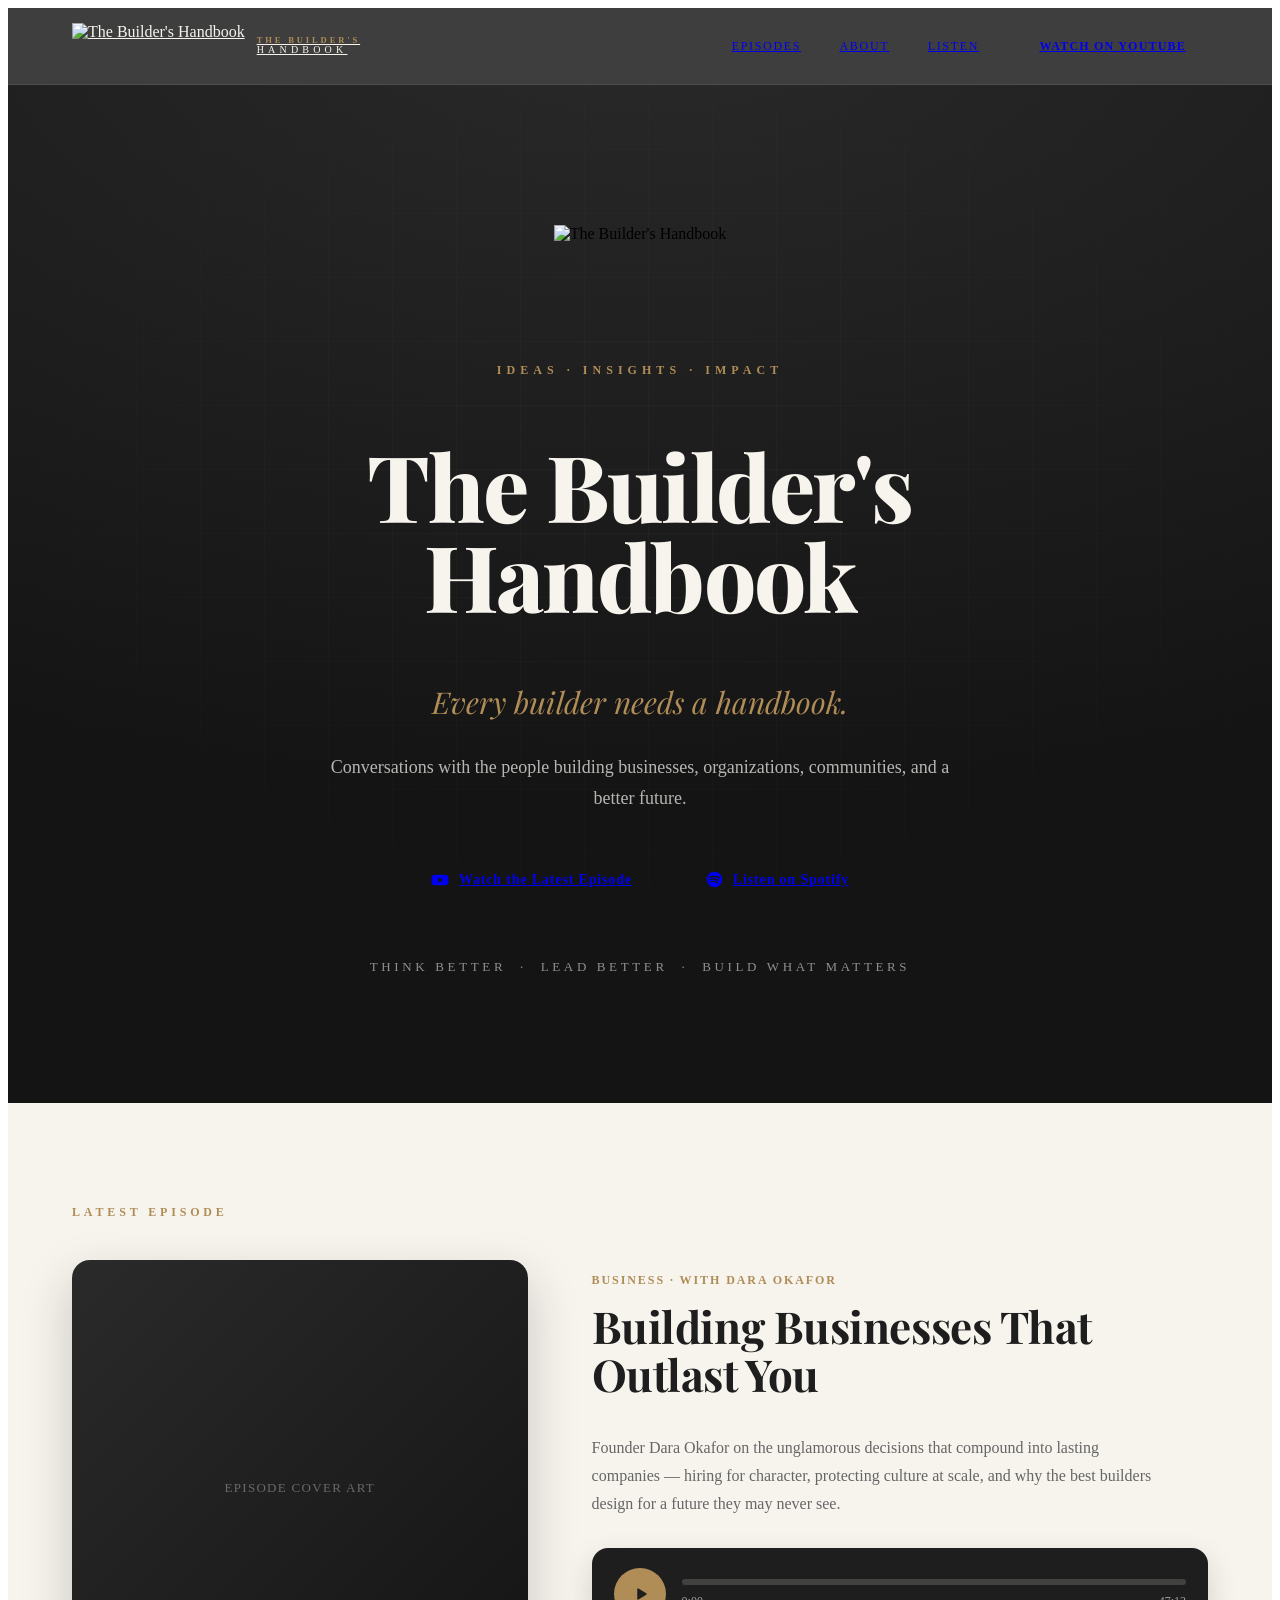
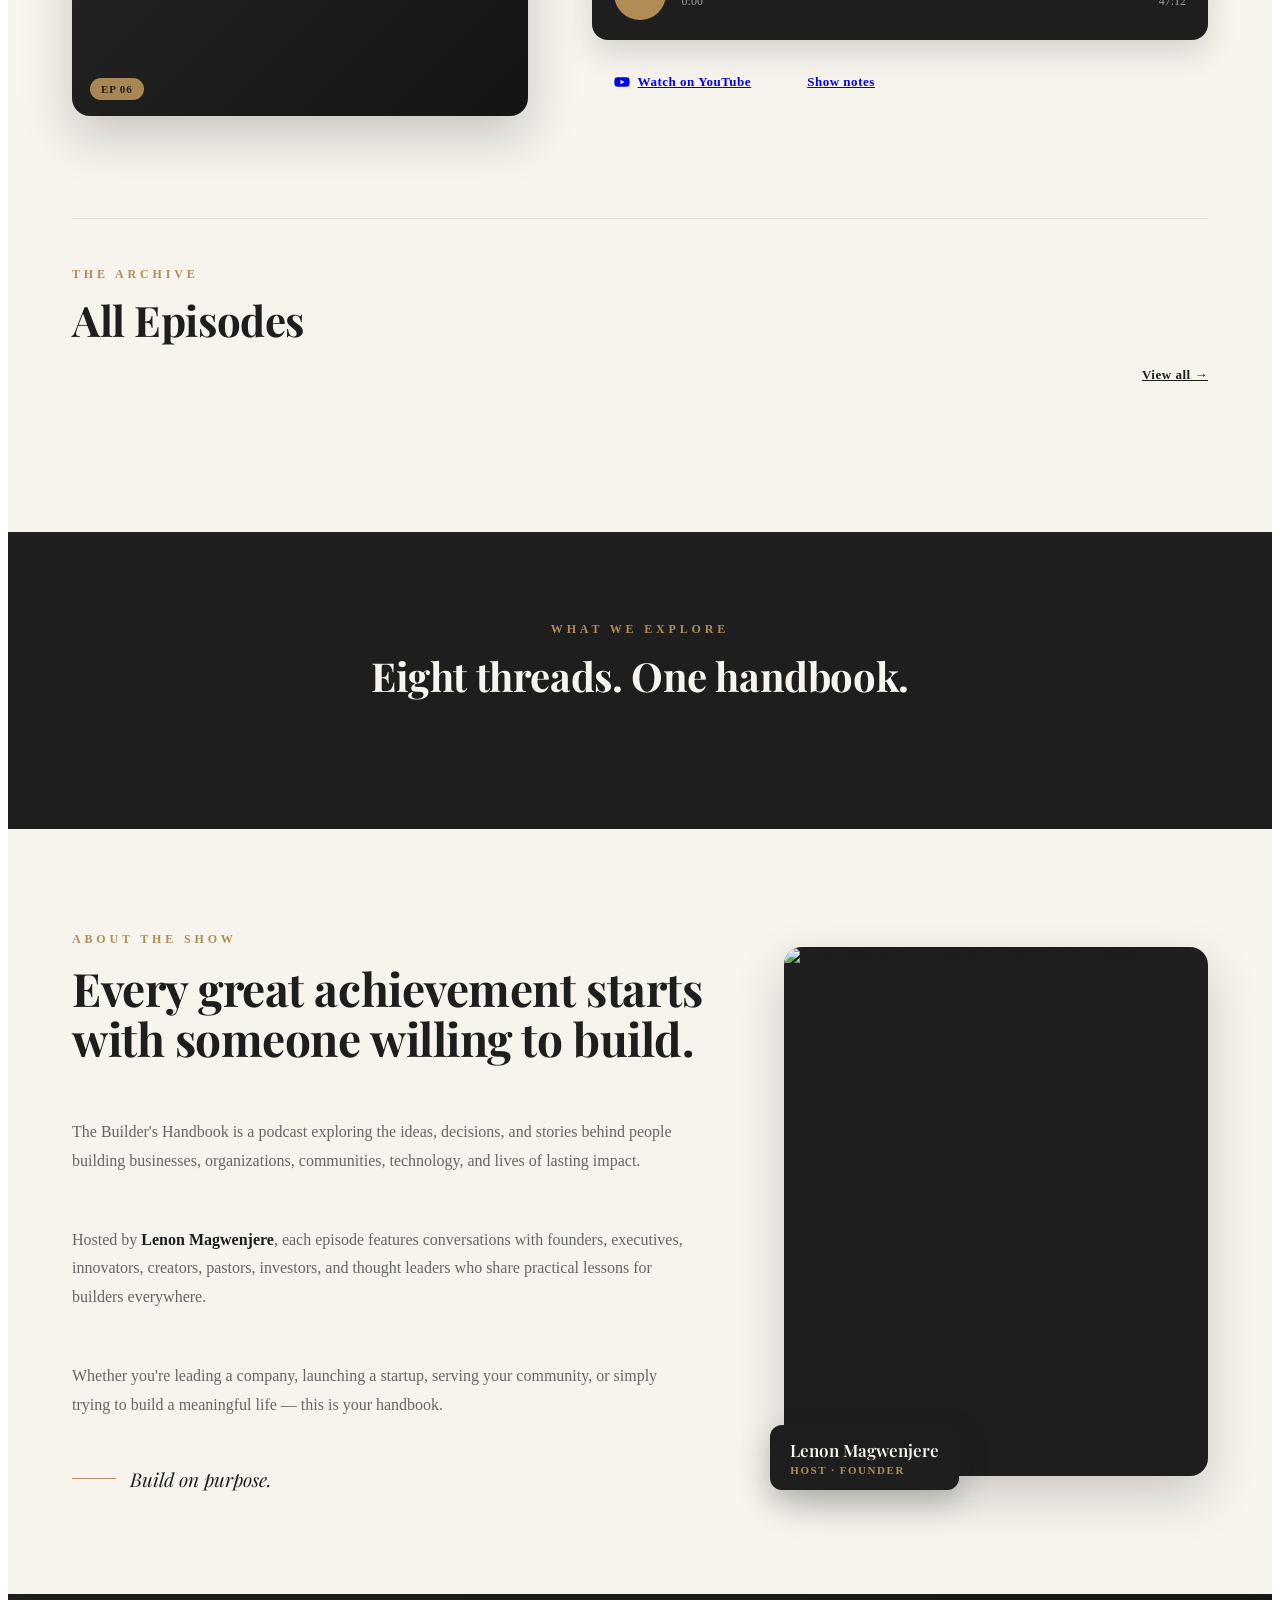
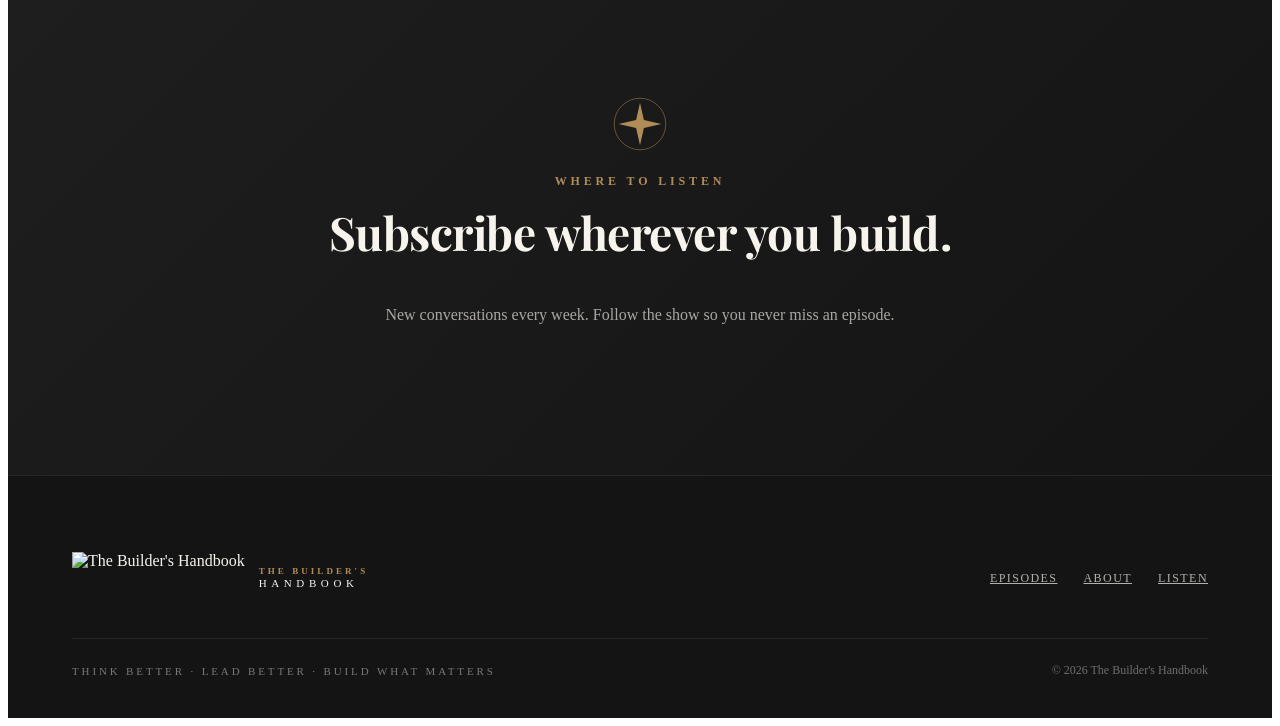
==== index.html @ 180ddcec "Add files via upload Deploy production website" ====
<!DOCTYPE html>
<html lang="en">
<head>
<meta charset="utf-8">
<meta name="viewport" content="width=device-width, initial-scale=1">
<title>The Builder's Handbook</title>
<meta name="description" content="The Builder's Handbook — conversations with the people building businesses, organizations, communities, and a better future. Hosted by Lenon Magwenjere.">
<link rel="icon" href="favicon.ico" sizes="any">
<link rel="preconnect" href="https://fonts.googleapis.com">
<link rel="preconnect" href="https://fonts.gstatic.com" crossorigin>
<link href="https://fonts.googleapis.com/css2?family=Playfair+Display:ital,wght@0,400;0,500;0,600;0,700;0,800;0,900;1,400;1,500&family=Montserrat:wght@300;400;500;600;700&display=swap" rel="stylesheet">
<link rel="stylesheet" href="assets/style.css">
</head>
<body>
<!-- NAV -->
<nav style="position: sticky; top: 0; z-index: 50; display: flex; align-items: center; justify-content: space-between; height: 76px; padding: 0 clamp(24px, 5vw, 64px); background: rgba(20,20,20,0.82); backdrop-filter: blur(14px); border-bottom: 1px solid rgba(247,244,238,0.08);">
  <a href="#top" style="display: flex; align-items: center; gap: 12px; color: #F7F4EE;">
    <img src="images/bh-monogram.png" alt="The Builder's Handbook" style="height: 46px; width: auto; display: block;">
    <span style="display: inline-flex; flex-direction: column; line-height: 1.05;">
      <span style="font-size: 8.5px; letter-spacing: 0.34em; color: #B08D57; font-weight: 600;">THE BUILDER'S</span>
      <span style="font-size: 10px; letter-spacing: 0.42em; color: #F7F4EE; font-weight: 500;">HANDBOOK</span>
    </span>
  </a>
  <div class="nav-links-desktop" style="display: flex; align-items: center; gap: clamp(18px, 3vw, 40px); font-size: 12px; letter-spacing: 0.14em; text-transform: uppercase; font-weight: 500;">
    <a href="#episodes" class="nav-link">Episodes</a>
    <a href="#about" class="nav-link">About</a>
    <a href="#listen" class="nav-link">Listen</a>
    <a href="#" class="btn-gold" style="display: inline-flex; align-items: center; gap: 8px; padding: 11px 22px; border-radius: 999px; font-weight: 700; letter-spacing: 0.1em;">Watch on YouTube</a>
  </div>
</nav>

<!-- HERO -->
<header id="top" style="position: relative; padding: clamp(72px, 11vw, 140px) clamp(24px, 5vw, 64px) clamp(80px, 10vw, 130px); background: radial-gradient(120% 80% at 50% -10%, #2a2a2a 0%, #1E1E1E 55%, #141414 100%); text-align: center; overflow: hidden;">
  <div style="position: absolute; inset: 0; background-image: linear-gradient(rgba(247,244,238,0.03) 1px, transparent 1px), linear-gradient(90deg, rgba(247,244,238,0.03) 1px, transparent 1px); background-size: 64px 64px; -webkit-mask-image: radial-gradient(70% 60% at 50% 40%, #000, transparent); mask-image: radial-gradient(70% 60% at 50% 40%, #000, transparent);"></div>
  <div style="position: relative; max-width: 900px; margin: 0 auto; animation: bhFadeUp 0.8s cubic-bezier(0.4,0,0.2,1) both;">
    <img src="images/bh-monogram.png" alt="The Builder's Handbook" style="height: 112px; width: auto; display: inline-block; margin-bottom: 26px;">
    <div style="font-size: 12px; letter-spacing: 0.42em; text-transform: uppercase; color: #B08D57; font-weight: 600; margin-bottom: 22px;">Ideas &middot; Insights &middot; Impact</div>
    <h1 style="font-family: 'Playfair Display', serif; font-weight: 800; font-size: clamp(44px, 8vw, 92px); line-height: 0.98; letter-spacing: -0.02em; color: #F7F4EE;">The Builder's<br>Handbook</h1>
    <p style="font-family: 'Playfair Display', serif; font-style: italic; font-size: clamp(20px, 3.2vw, 30px); color: #B08D57; margin-top: 24px;">Every builder needs a handbook.</p>
    <p style="max-width: 620px; margin: 26px auto 0; font-size: clamp(15px, 1.8vw, 18px); line-height: 1.75; color: rgba(247,244,238,0.72);">Conversations with the people building businesses, organizations, communities, and a better future.</p>
    <div style="display: flex; flex-wrap: wrap; gap: 14px; justify-content: center; margin-top: 40px;">
      <a href="#" class="btn-gold btn-gold-lg" style="display: inline-flex; align-items: center; gap: 10px; padding: 16px 30px; border-radius: 999px; font-weight: 700; font-size: 14px; letter-spacing: 0.06em;">
        <svg width="18" height="18" viewBox="0 0 24 24" fill="currentColor"><path d="M23 7.5a3 3 0 0 0-2.1-2.1C19 5 12 5 12 5s-7 0-8.9.4A3 3 0 0 0 1 7.5 31 31 0 0 0 .5 12 31 31 0 0 0 1 16.5a3 3 0 0 0 2.1 2.1C5 19 12 19 12 19s7 0 8.9-.4a3 3 0 0 0 2.1-2.1A31 31 0 0 0 23.5 12 31 31 0 0 0 23 7.5ZM9.75 15.5v-7l6 3.5Z"/></svg>
        Watch the Latest Episode
      </a>
      <a href="#" class="btn-outline-dark" style="display: inline-flex; align-items: center; gap: 10px; background: transparent; padding: 16px 30px; border-radius: 999px; font-weight: 600; font-size: 14px; letter-spacing: 0.06em;">
        <svg width="17" height="17" viewBox="0 0 24 24" fill="currentColor"><path d="M12 1a11 11 0 1 0 0 22 11 11 0 0 0 0-22Zm5 15.9a.7.7 0 0 1-.95.23c-2.6-1.6-5.9-1.95-9.75-1.07a.69.69 0 1 1-.3-1.34c4.2-.96 7.85-.55 10.77 1.23.33.2.43.64.23.95Zm1.35-3a.86.86 0 0 1-1.18.28c-3-1.83-7.55-2.36-11.1-1.29a.86.86 0 1 1-.5-1.65c4.05-1.23 9.07-.64 12.5 1.47.4.25.53.78.28 1.18Zm.12-3.13C15 8.6 8.9 8.4 5.4 9.46a1.03 1.03 0 1 1-.6-1.97C8.82 6.27 15.55 6.5 19.5 8.85a1.03 1.03 0 1 1-1.06 1.77Z"/></svg>
        Listen on Spotify
      </a>
    </div>
    <div style="margin-top: 54px; font-size: clamp(11px, 1.5vw, 13px); letter-spacing: 0.28em; text-transform: uppercase; color: rgba(247,244,238,0.55); font-weight: 500;">Think Better &nbsp;&middot;&nbsp; Lead Better &nbsp;&middot;&nbsp; Build What Matters</div>
  </div>
</header>

<!-- FEATURED EPISODE -->
<section style="background: #F7F4EE; color: #1E1E1E; padding: clamp(64px, 8vw, 110px) clamp(24px, 5vw, 64px);">
  <div style="max-width: 1140px; margin: 0 auto;">
    <div style="font-size: 12px; letter-spacing: 0.32em; text-transform: uppercase; color: #B08D57; font-weight: 600; margin-bottom: 40px;">Latest Episode</div>
    <div class="bh-featured-grid" style="display: grid; grid-template-columns: minmax(0, 0.85fr) minmax(0, 1.15fr); gap: clamp(28px, 5vw, 64px); align-items: center;">
      <div style="position: relative; aspect-ratio: 1/1; border-radius: 18px; overflow: hidden; box-shadow: 0 20px 50px rgba(30,30,30,0.22); background: linear-gradient(135deg,#2a2a2a,#141414); display: flex; align-items: center; justify-content: center;">
        <span style="color: rgba(247,244,238,0.35); font-size: 13px; letter-spacing: 0.1em; text-transform: uppercase;">Episode cover art</span>
        <div style="position: absolute; left: 18px; bottom: 16px; display: flex; align-items: center; gap: 8px; pointer-events: none;">
          <span style="background: rgba(176,141,87,0.95); color: #1E1E1E; font-size: 11px; font-weight: 700; letter-spacing: 0.08em; padding: 5px 11px; border-radius: 999px;">EP 06</span>
        </div>
      </div>
      <div>
        <div style="font-size: 12px; letter-spacing: 0.16em; text-transform: uppercase; color: #B08D57; font-weight: 600;">Business &middot; with Dara Okafor</div>
        <h2 style="font-family: 'Playfair Display', serif; font-weight: 700; font-size: clamp(28px, 4vw, 44px); line-height: 1.08; letter-spacing: -0.01em; margin-top: 14px; color: #1E1E1E;">Building Businesses That Outlast You</h2>
        <p style="font-size: 16px; line-height: 1.75; color: #666666; margin-top: 18px; max-width: 560px;">Founder Dara Okafor on the unglamorous decisions that compound into lasting companies — hiring for character, protecting culture at scale, and why the best builders design for a future they may never see.</p>

        <div style="margin-top: 30px; padding: 20px 22px; background: #1E1E1E; border-radius: 16px; box-shadow: 0 12px 30px rgba(30,30,30,0.16);">
          <div style="display: flex; align-items: center; gap: 16px;">
            <button id="bh-play-btn" aria-label="Play or pause" class="play-btn" style="flex: none; width: 52px; height: 52px; border-radius: 999px; border: none; background: #B08D57; color: #1E1E1E; cursor: pointer; display: inline-flex; align-items: center; justify-content: center;">
              <svg id="bh-icon-pause" width="18" height="18" viewBox="0 0 24 24" fill="currentColor" style="display:none;"><rect x="6" y="5" width="4" height="14" rx="1"/><rect x="14" y="5" width="4" height="14" rx="1"/></svg>
              <svg id="bh-icon-play" width="18" height="18" viewBox="0 0 24 24" fill="currentColor" style="margin-left: 2px;"><path d="M7 5.5v13a1 1 0 0 0 1.53.85l10.5-6.5a1 1 0 0 0 0-1.7L8.53 4.65A1 1 0 0 0 7 5.5Z"/></svg>
            </button>
            <div style="flex: 1; min-width: 0;">
              <div id="bh-seek-track" style="position: relative; height: 6px; border-radius: 999px; background: rgba(247,244,238,0.16); cursor: pointer;">
                <div id="bh-progress" style="position: absolute; left: 0; top: 0; bottom: 0; width: 0%; background: #B08D57; border-radius: 999px;"></div>
              </div>
              <div style="display: flex; justify-content: space-between; margin-top: 9px; font-size: 12px; color: rgba(247,244,238,0.6); font-variant-numeric: tabular-nums;">
                <span id="bh-cur-time">0:00</span>
                <span id="bh-dur-time">47:12</span>
              </div>
            </div>
          </div>
        </div>

        <div style="display: flex; flex-wrap: wrap; gap: 12px; margin-top: 22px;">
          <a href="#" class="btn-dark-fill" style="display: inline-flex; align-items: center; gap: 8px; padding: 12px 22px; border-radius: 999px; font-weight: 600; font-size: 13px; letter-spacing: 0.04em;">
            <svg width="16" height="16" viewBox="0 0 24 24" fill="currentColor"><path d="M23 7.5a3 3 0 0 0-2.1-2.1C19 5 12 5 12 5s-7 0-8.9.4A3 3 0 0 0 1 7.5 31 31 0 0 0 .5 12 31 31 0 0 0 1 16.5a3 3 0 0 0 2.1 2.1C5 19 12 19 12 19s7 0 8.9-.4a3 3 0 0 0 2.1-2.1A31 31 0 0 0 23.5 12 31 31 0 0 0 23 7.5ZM9.75 15.5v-7l6 3.5Z"/></svg>
            Watch on YouTube
          </a>
          <a href="#" class="btn-outline-light" style="display: inline-flex; align-items: center; gap: 8px; background: transparent; padding: 12px 22px; border-radius: 999px; font-weight: 600; font-size: 13px; letter-spacing: 0.04em;">Show notes</a>
        </div>
      </div>
    </div>
  </div>
</section>

<!-- EPISODE LIST -->
<section id="episodes" style="background: #F7F4EE; color: #1E1E1E; padding: 0 clamp(24px, 5vw, 64px) clamp(72px, 9vw, 120px);">
  <div style="max-width: 1140px; margin: 0 auto;">
    <div style="display: flex; align-items: flex-end; justify-content: space-between; gap: 20px; padding: clamp(28px,4vw,48px) 0 34px; border-top: 1px solid rgba(30,30,30,0.1);">
      <div>
        <div style="font-size: 12px; letter-spacing: 0.32em; text-transform: uppercase; color: #B08D57; font-weight: 600;">The Archive</div>
        <h2 style="font-family: 'Playfair Display', serif; font-weight: 700; font-size: clamp(28px, 4vw, 42px); letter-spacing: -0.01em; margin-top: 10px;">All Episodes</h2>
      </div>
      <a href="#" style="font-size: 13px; letter-spacing: 0.04em; font-weight: 600; white-space: nowrap; color:#1E1E1E;">View all &rarr;</a>
    </div>
    <div style="display: flex; flex-direction: column;" id="bh-episode-list"></div>
  </div>
</section>

<!-- CATEGORIES BAND -->
<section style="background: #1E1E1E; color: #F7F4EE; padding: clamp(56px, 7vw, 96px) clamp(24px, 5vw, 64px); text-align: center;">
  <div style="max-width: 1000px; margin: 0 auto;">
    <div style="font-size: 12px; letter-spacing: 0.32em; text-transform: uppercase; color: #B08D57; font-weight: 600;">What We Explore</div>
    <h2 style="font-family: 'Playfair Display', serif; font-weight: 700; font-size: clamp(26px, 3.6vw, 40px); letter-spacing: -0.01em; margin-top: 12px;">Eight threads. One handbook.</h2>
    <div style="display: flex; flex-wrap: wrap; justify-content: center; gap: 12px; margin-top: 38px;" id="bh-categories"></div>
  </div>
</section>

<!-- ABOUT -->
<section id="about" style="background: #F7F4EE; color: #1E1E1E; padding: clamp(64px, 8vw, 116px) clamp(24px, 5vw, 64px);">
  <div class="bh-about-grid" style="max-width: 1140px; margin: 0 auto; display: grid; grid-template-columns: minmax(0, 1.2fr) minmax(0, 0.8fr); gap: clamp(32px, 6vw, 80px); align-items: center;">
    <div>
      <div style="font-size: 12px; letter-spacing: 0.32em; text-transform: uppercase; color: #B08D57; font-weight: 600;">About the Show</div>
      <h2 style="font-family: 'Playfair Display', serif; font-weight: 700; font-size: clamp(28px, 4vw, 46px); line-height: 1.1; letter-spacing: -0.01em; margin-top: 16px;">Every great achievement starts with someone willing to build.</h2>
      <div style="margin-top: 24px; font-size: 16px; line-height: 1.8; color: #666666; display: flex; flex-direction: column; gap: 18px; max-width: 620px;">
        <p>The Builder's Handbook is a podcast exploring the ideas, decisions, and stories behind people building businesses, organizations, communities, technology, and lives of lasting impact.</p>
        <p>Hosted by <strong style="color: #1E1E1E; font-weight: 600;">Lenon Magwenjere</strong>, each episode features conversations with founders, executives, innovators, creators, pastors, investors, and thought leaders who share practical lessons for builders everywhere.</p>
        <p>Whether you're leading a company, launching a startup, serving your community, or simply trying to build a meaningful life &mdash; this is your handbook.</p>
      </div>
      <div style="margin-top: 30px; display: inline-flex; align-items: center; gap: 14px;">
        <div style="width: 44px; height: 1px; background: #B08D57;"></div>
        <span style="font-family: 'Playfair Display', serif; font-style: italic; font-size: 19px; color: #1E1E1E;">Build on purpose.</span>
      </div>
    </div>
    <div style="position: relative;">
      <div style="position: relative; aspect-ratio: 4/5; border-radius: 18px; overflow: hidden; box-shadow: 0 20px 50px rgba(30,30,30,0.2); background: #1E1E1E;">
        <img src="images/host-photo.jpg" alt="Lenon Magwenjere, host of The Builder's Handbook" style="width: 100%; height: 100%; object-fit: cover; display: block;">
      </div>
      <div style="position: absolute; bottom: -14px; left: -14px; background: #1E1E1E; color: #F7F4EE; padding: 14px 20px; border-radius: 12px; box-shadow: 0 12px 30px rgba(30,30,30,0.25);">
        <div style="font-family: 'Playfair Display', serif; font-size: 17px; font-weight: 600;">Lenon Magwenjere</div>
        <div style="font-size: 11px; letter-spacing: 0.14em; text-transform: uppercase; color: #B08D57; font-weight: 600; margin-top: 3px;">Host &middot; Founder</div>
      </div>
    </div>
  </div>
</section>

<!-- WHERE TO LISTEN -->
<section id="listen" style="position: relative; background: linear-gradient(135deg, #1E1E1E 0%, #141414 100%); color: #F7F4EE; padding: clamp(64px, 8vw, 116px) clamp(24px, 5vw, 64px); text-align: center;">
  <div style="max-width: 1000px; margin: 0 auto;">
    <div style="display: inline-flex; align-items: center; justify-content: center; width: 56px; height: 56px; margin-bottom: 22px;">
      <svg width="56" height="56" viewBox="0 0 100 100"><circle cx="50" cy="50" r="46" fill="none" stroke="#B08D57" stroke-width="1.5" opacity="0.6"/><path d="M50 12 L57 43 L88 50 L57 57 L50 88 L43 57 L12 50 L43 43 Z" fill="#B08D57"/></svg>
    </div>
    <div style="font-size: 12px; letter-spacing: 0.32em; text-transform: uppercase; color: #B08D57; font-weight: 600;">Where to Listen</div>
    <h2 style="font-family: 'Playfair Display', serif; font-weight: 700; font-size: clamp(28px, 4vw, 46px); letter-spacing: -0.01em; margin-top: 12px;">Subscribe wherever you build.</h2>
    <p style="max-width: 520px; margin: 18px auto 0; font-size: 16px; line-height: 1.7; color: rgba(247,244,238,0.65);">New conversations every week. Follow the show so you never miss an episode.</p>
    <div class="bh-listen-grid" style="display: grid; grid-template-columns: repeat(3, 1fr); gap: 18px; margin-top: 44px;" id="bh-platforms"></div>
  </div>
</section>

<!-- FOOTER -->
<footer style="background: #141414; color: #F7F4EE; padding: clamp(48px, 6vw, 76px) clamp(24px, 5vw, 64px) 40px; border-top: 1px solid rgba(247,244,238,0.08);">
  <div style="max-width: 1140px; margin: 0 auto; display: flex; flex-wrap: wrap; gap: 32px; align-items: center; justify-content: space-between;">
    <div style="display: flex; align-items: center; gap: 14px;">
      <img src="images/bh-monogram.png" alt="The Builder's Handbook" style="height: 52px; width: auto; display: block;">
      <div style="display: flex; flex-direction: column; line-height: 1.1;">
        <span style="font-size: 9px; letter-spacing: 0.34em; color: #B08D57; font-weight: 600;">THE BUILDER'S</span>
        <span style="font-size: 11px; letter-spacing: 0.42em; color: #F7F4EE; font-weight: 500;">HANDBOOK</span>
      </div>
    </div>
    <div style="display: flex; gap: 26px; font-size: 12px; letter-spacing: 0.12em; text-transform: uppercase; font-weight: 500;">
      <a href="#episodes" class="footer-link" style="color: rgba(247,244,238,0.7);">Episodes</a>
      <a href="#about" class="footer-link" style="color: rgba(247,244,238,0.7);">About</a>
      <a href="#listen" class="footer-link" style="color: rgba(247,244,238,0.7);">Listen</a>
    </div>
  </div>
  <div style="max-width: 1140px; margin: 34px auto 0; padding-top: 24px; border-top: 1px solid rgba(247,244,238,0.08); display: flex; flex-wrap: wrap; gap: 12px; justify-content: space-between; align-items: center;">
    <div style="font-size: 11px; letter-spacing: 0.26em; text-transform: uppercase; color: rgba(247,244,238,0.45); font-weight: 500;">Think Better &middot; Lead Better &middot; Build What Matters</div>
    <div style="font-size: 12px; color: rgba(247,244,238,0.4);">&copy; 2026 The Builder's Handbook</div>
  </div>
</footer>
<script src="assets/script.js"></script>
</body>
</html>
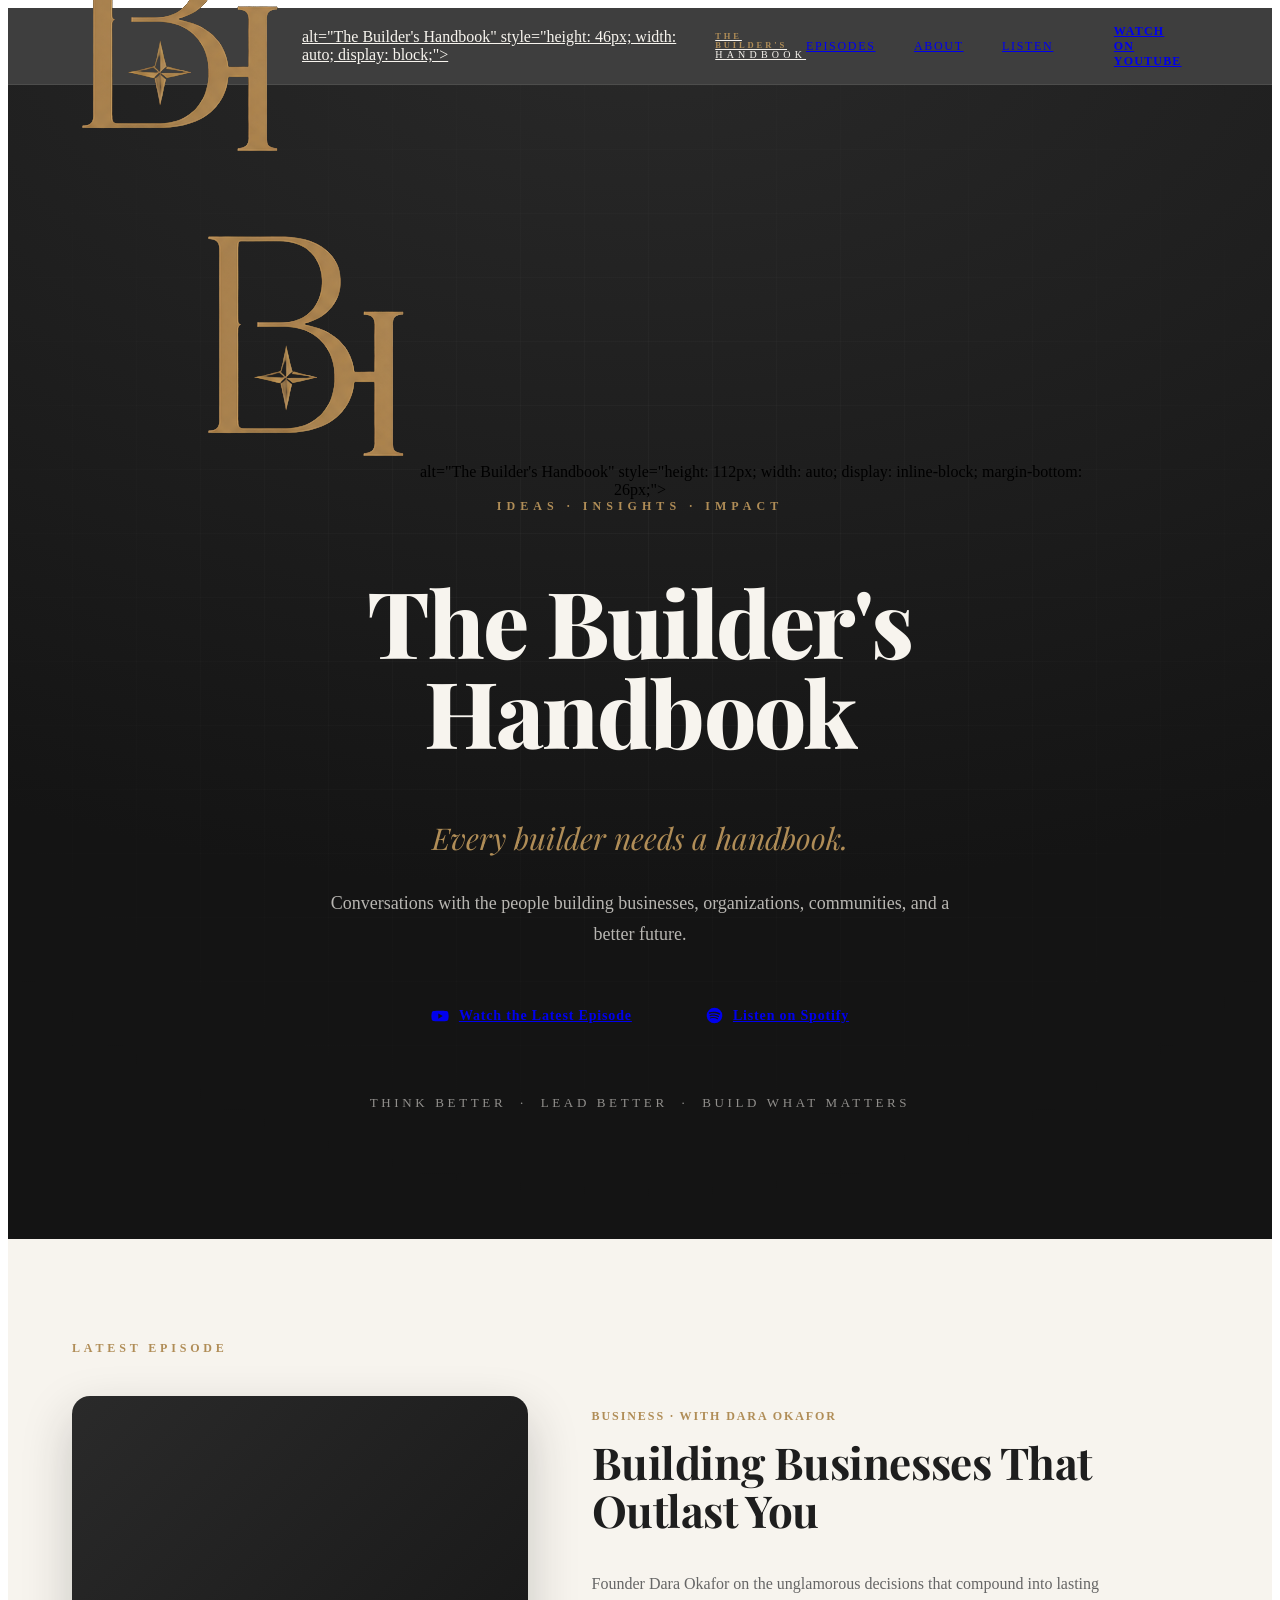
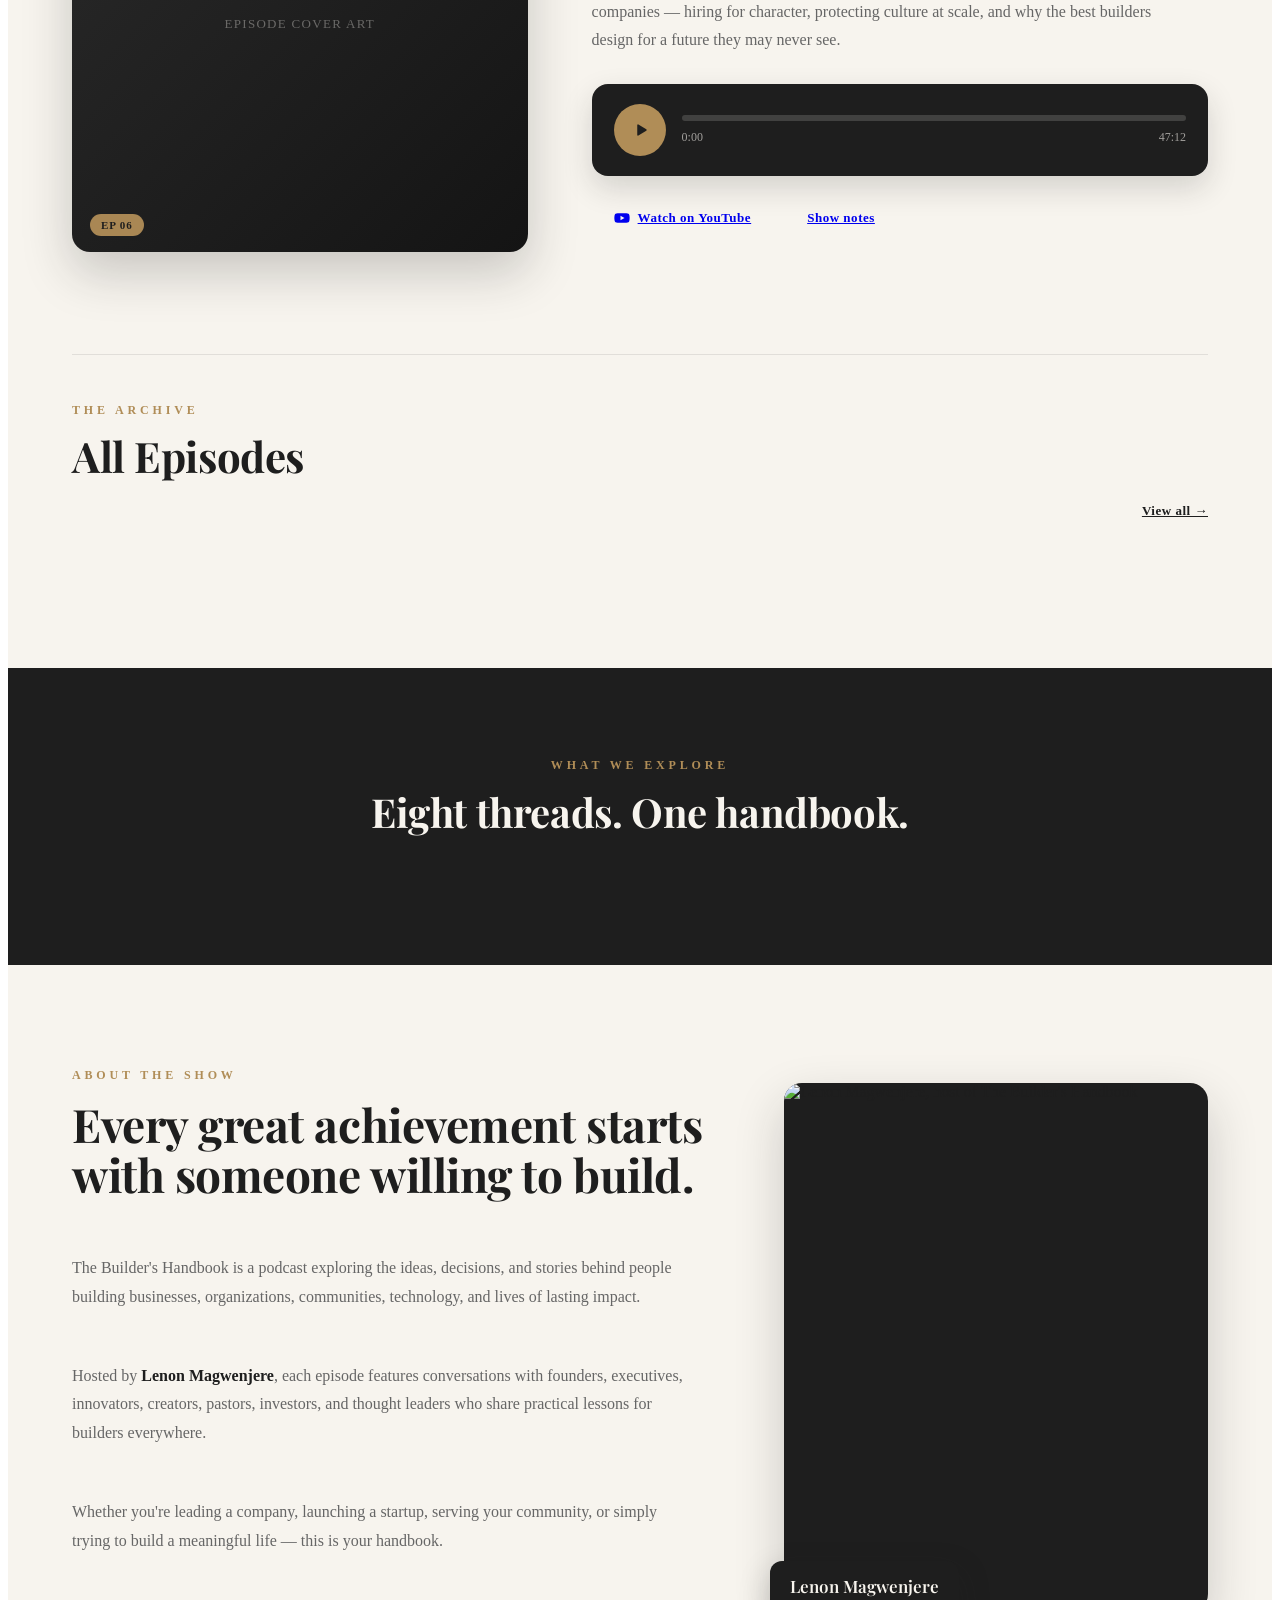
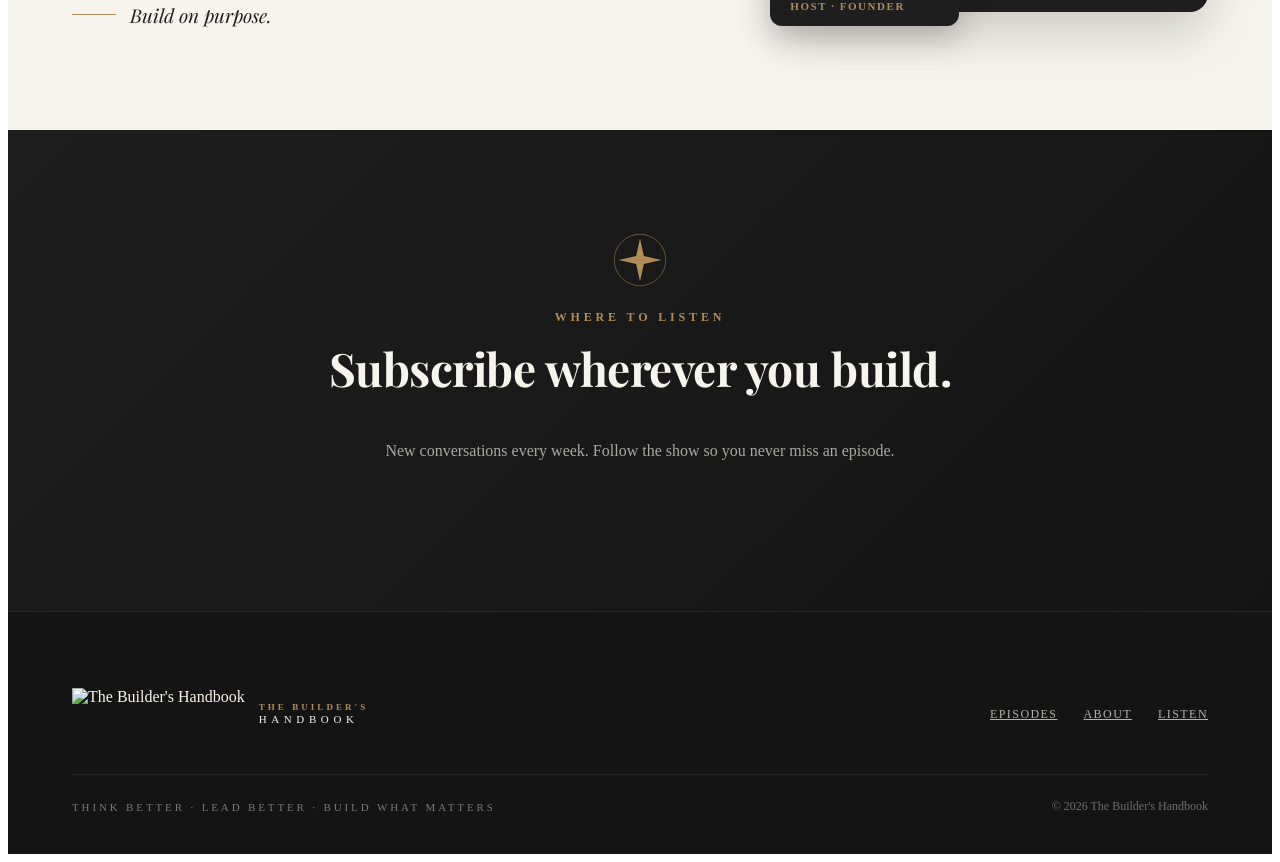
==== commit 8ec6ef57: "Update image source paths in index.html" ====
--- a/index.html
+++ b/index.html
@@ -15,7 +15,7 @@
 <!-- NAV -->
 <nav style="position: sticky; top: 0; z-index: 50; display: flex; align-items: center; justify-content: space-between; height: 76px; padding: 0 clamp(24px, 5vw, 64px); background: rgba(20,20,20,0.82); backdrop-filter: blur(14px); border-bottom: 1px solid rgba(247,244,238,0.08);">
   <a href="#top" style="display: flex; align-items: center; gap: 12px; color: #F7F4EE;">
-    <img src="images/bh-monogram.png" alt="The Builder's Handbook" style="height: 46px; width: auto; display: block;">
+    <img src="bh-monogram.png"> alt="The Builder's Handbook" style="height: 46px; width: auto; display: block;">
     <span style="display: inline-flex; flex-direction: column; line-height: 1.05;">
       <span style="font-size: 8.5px; letter-spacing: 0.34em; color: #B08D57; font-weight: 600;">THE BUILDER'S</span>
       <span style="font-size: 10px; letter-spacing: 0.42em; color: #F7F4EE; font-weight: 500;">HANDBOOK</span>
@@ -33,7 +33,7 @@
 <header id="top" style="position: relative; padding: clamp(72px, 11vw, 140px) clamp(24px, 5vw, 64px) clamp(80px, 10vw, 130px); background: radial-gradient(120% 80% at 50% -10%, #2a2a2a 0%, #1E1E1E 55%, #141414 100%); text-align: center; overflow: hidden;">
   <div style="position: absolute; inset: 0; background-image: linear-gradient(rgba(247,244,238,0.03) 1px, transparent 1px), linear-gradient(90deg, rgba(247,244,238,0.03) 1px, transparent 1px); background-size: 64px 64px; -webkit-mask-image: radial-gradient(70% 60% at 50% 40%, #000, transparent); mask-image: radial-gradient(70% 60% at 50% 40%, #000, transparent);"></div>
   <div style="position: relative; max-width: 900px; margin: 0 auto; animation: bhFadeUp 0.8s cubic-bezier(0.4,0,0.2,1) both;">
-    <img src="images/bh-monogram.png" alt="The Builder's Handbook" style="height: 112px; width: auto; display: inline-block; margin-bottom: 26px;">
+    <img src="bh-monogram.png"> alt="The Builder's Handbook" style="height: 112px; width: auto; display: inline-block; margin-bottom: 26px;">
     <div style="font-size: 12px; letter-spacing: 0.42em; text-transform: uppercase; color: #B08D57; font-weight: 600; margin-bottom: 22px;">Ideas &middot; Insights &middot; Impact</div>
     <h1 style="font-family: 'Playfair Display', serif; font-weight: 800; font-size: clamp(44px, 8vw, 92px); line-height: 0.98; letter-spacing: -0.02em; color: #F7F4EE;">The Builder's<br>Handbook</h1>
     <p style="font-family: 'Playfair Display', serif; font-style: italic; font-size: clamp(20px, 3.2vw, 30px); color: #B08D57; margin-top: 24px;">Every builder needs a handbook.</p>
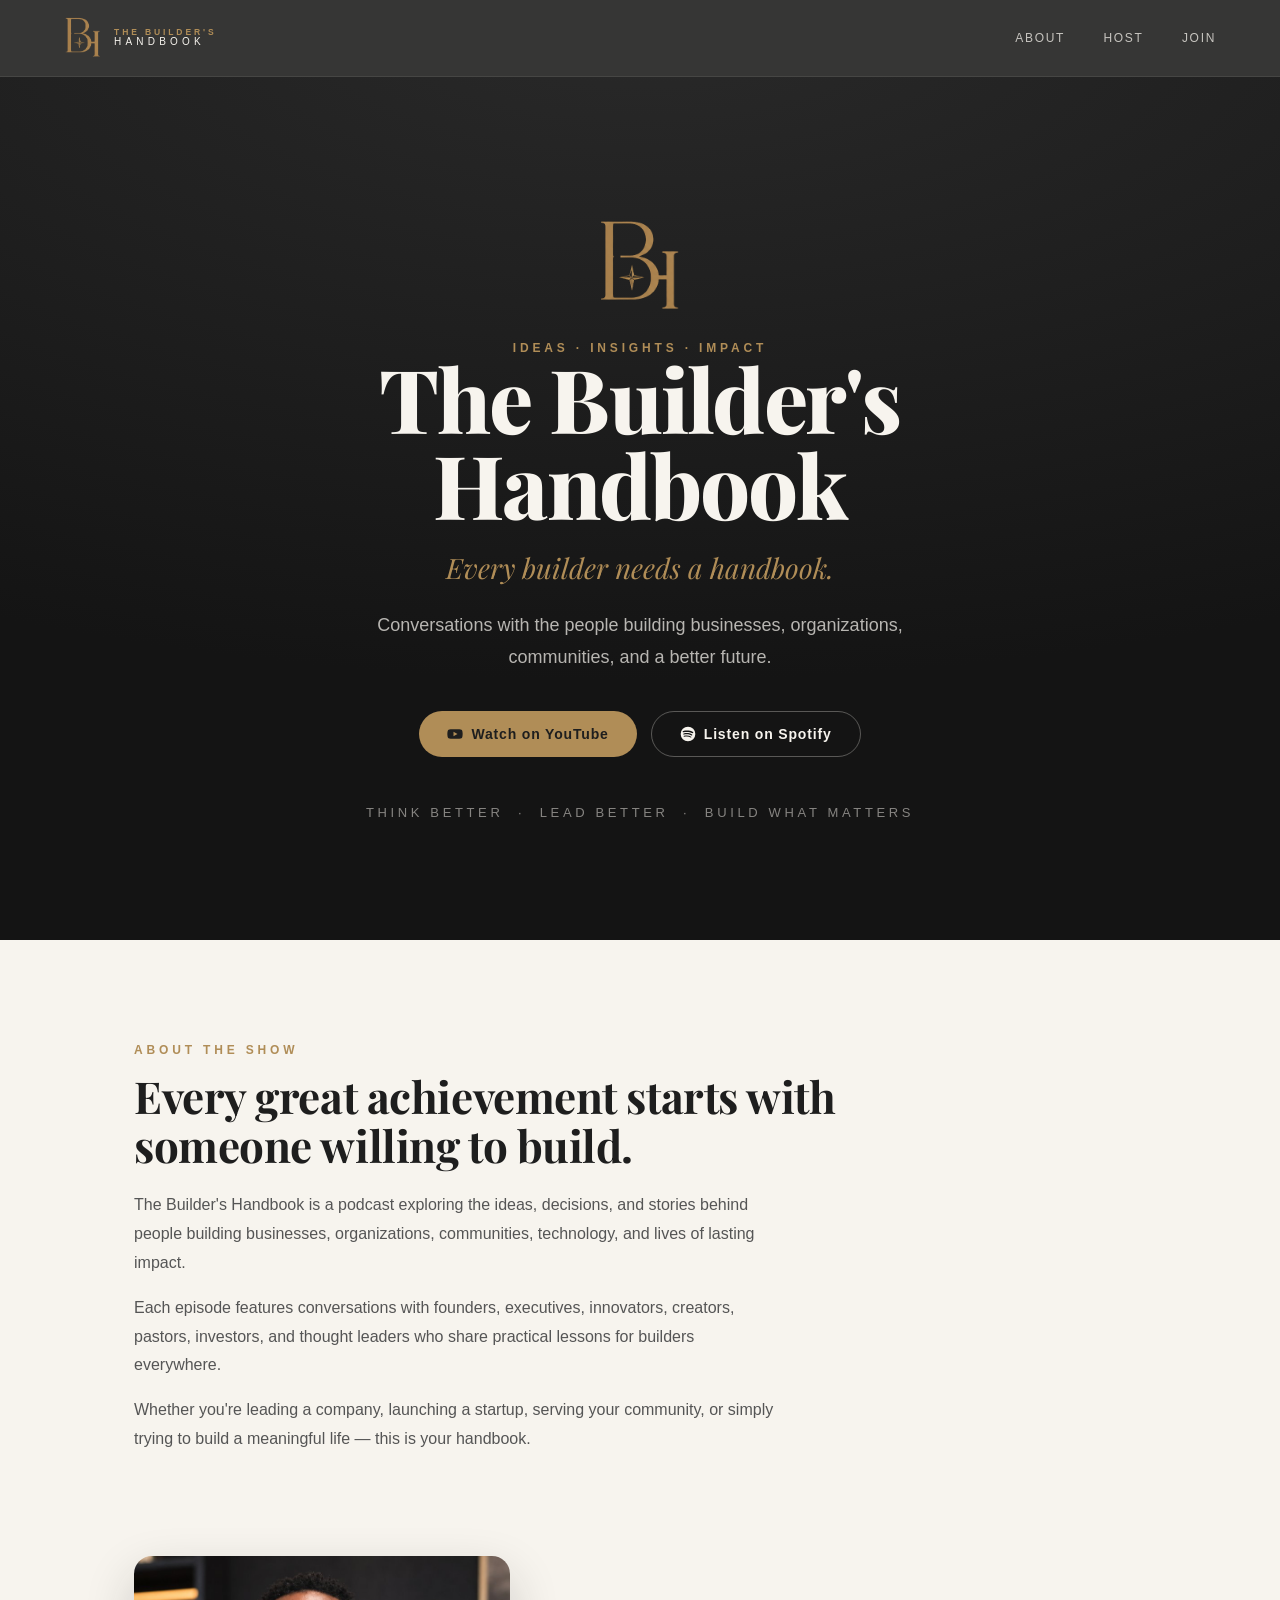
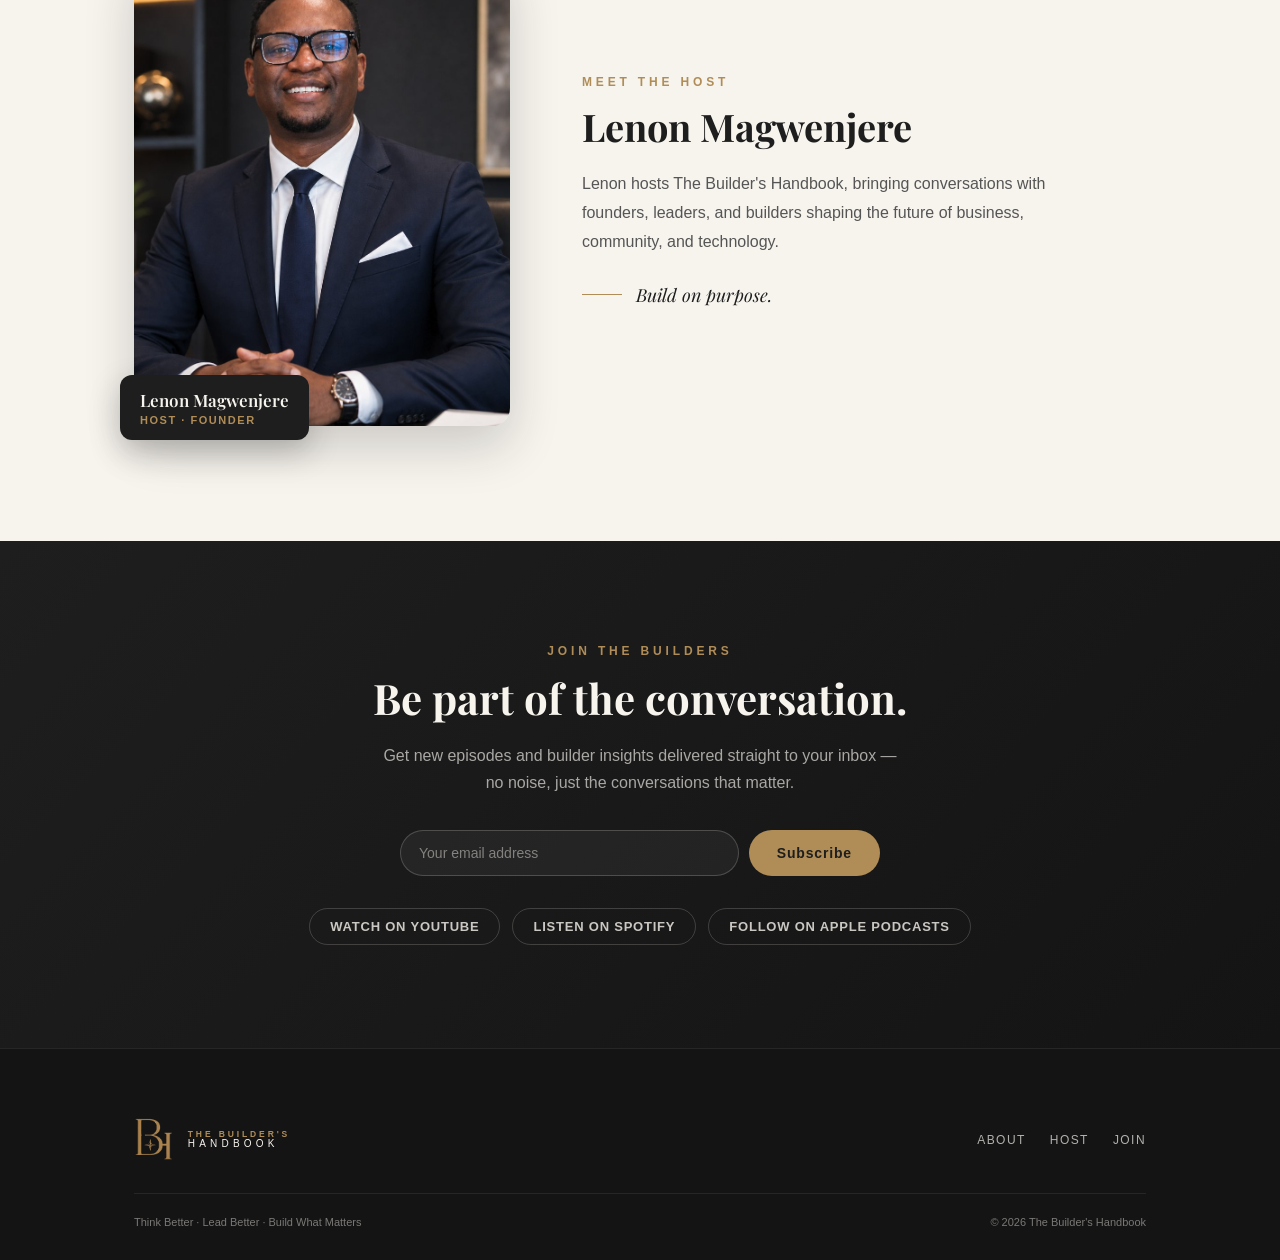
==== commit 61c951e0: "Add files via upload" ====
--- a/index.html
+++ b/index.html
@@ -5,184 +5,137 @@
 <meta name="viewport" content="width=device-width, initial-scale=1">
 <title>The Builder's Handbook</title>
 <meta name="description" content="The Builder's Handbook — conversations with the people building businesses, organizations, communities, and a better future. Hosted by Lenon Magwenjere.">
-<link rel="icon" href="favicon.ico" sizes="any">
+<link rel="icon" href="./favicon.ico" sizes="any">
 <link rel="preconnect" href="https://fonts.googleapis.com">
 <link rel="preconnect" href="https://fonts.gstatic.com" crossorigin>
 <link href="https://fonts.googleapis.com/css2?family=Playfair+Display:ital,wght@0,400;0,500;0,600;0,700;0,800;0,900;1,400;1,500&family=Montserrat:wght@300;400;500;600;700&display=swap" rel="stylesheet">
-<link rel="stylesheet" href="assets/style.css">
+<link rel="stylesheet" href="./style.css">
 </head>
 <body>
-<!-- NAV -->
-<nav style="position: sticky; top: 0; z-index: 50; display: flex; align-items: center; justify-content: space-between; height: 76px; padding: 0 clamp(24px, 5vw, 64px); background: rgba(20,20,20,0.82); backdrop-filter: blur(14px); border-bottom: 1px solid rgba(247,244,238,0.08);">
-  <a href="#top" style="display: flex; align-items: center; gap: 12px; color: #F7F4EE;">
-    <img src="bh-monogram.png"> alt="The Builder's Handbook" style="height: 46px; width: auto; display: block;">
-    <span style="display: inline-flex; flex-direction: column; line-height: 1.05;">
-      <span style="font-size: 8.5px; letter-spacing: 0.34em; color: #B08D57; font-weight: 600;">THE BUILDER'S</span>
-      <span style="font-size: 10px; letter-spacing: 0.42em; color: #F7F4EE; font-weight: 500;">HANDBOOK</span>
-    </span>
-  </a>
-  <div class="nav-links-desktop" style="display: flex; align-items: center; gap: clamp(18px, 3vw, 40px); font-size: 12px; letter-spacing: 0.14em; text-transform: uppercase; font-weight: 500;">
-    <a href="#episodes" class="nav-link">Episodes</a>
-    <a href="#about" class="nav-link">About</a>
-    <a href="#listen" class="nav-link">Listen</a>
-    <a href="#" class="btn-gold" style="display: inline-flex; align-items: center; gap: 8px; padding: 11px 22px; border-radius: 999px; font-weight: 700; letter-spacing: 0.1em;">Watch on YouTube</a>
-  </div>
-</nav>
 
-<!-- HERO -->
-<header id="top" style="position: relative; padding: clamp(72px, 11vw, 140px) clamp(24px, 5vw, 64px) clamp(80px, 10vw, 130px); background: radial-gradient(120% 80% at 50% -10%, #2a2a2a 0%, #1E1E1E 55%, #141414 100%); text-align: center; overflow: hidden;">
-  <div style="position: absolute; inset: 0; background-image: linear-gradient(rgba(247,244,238,0.03) 1px, transparent 1px), linear-gradient(90deg, rgba(247,244,238,0.03) 1px, transparent 1px); background-size: 64px 64px; -webkit-mask-image: radial-gradient(70% 60% at 50% 40%, #000, transparent); mask-image: radial-gradient(70% 60% at 50% 40%, #000, transparent);"></div>
-  <div style="position: relative; max-width: 900px; margin: 0 auto; animation: bhFadeUp 0.8s cubic-bezier(0.4,0,0.2,1) both;">
-    <img src="bh-monogram.png"> alt="The Builder's Handbook" style="height: 112px; width: auto; display: inline-block; margin-bottom: 26px;">
-    <div style="font-size: 12px; letter-spacing: 0.42em; text-transform: uppercase; color: #B08D57; font-weight: 600; margin-bottom: 22px;">Ideas &middot; Insights &middot; Impact</div>
-    <h1 style="font-family: 'Playfair Display', serif; font-weight: 800; font-size: clamp(44px, 8vw, 92px); line-height: 0.98; letter-spacing: -0.02em; color: #F7F4EE;">The Builder's<br>Handbook</h1>
-    <p style="font-family: 'Playfair Display', serif; font-style: italic; font-size: clamp(20px, 3.2vw, 30px); color: #B08D57; margin-top: 24px;">Every builder needs a handbook.</p>
-    <p style="max-width: 620px; margin: 26px auto 0; font-size: clamp(15px, 1.8vw, 18px); line-height: 1.75; color: rgba(247,244,238,0.72);">Conversations with the people building businesses, organizations, communities, and a better future.</p>
-    <div style="display: flex; flex-wrap: wrap; gap: 14px; justify-content: center; margin-top: 40px;">
-      <a href="#" class="btn-gold btn-gold-lg" style="display: inline-flex; align-items: center; gap: 10px; padding: 16px 30px; border-radius: 999px; font-weight: 700; font-size: 14px; letter-spacing: 0.06em;">
-        <svg width="18" height="18" viewBox="0 0 24 24" fill="currentColor"><path d="M23 7.5a3 3 0 0 0-2.1-2.1C19 5 12 5 12 5s-7 0-8.9.4A3 3 0 0 0 1 7.5 31 31 0 0 0 .5 12 31 31 0 0 0 1 16.5a3 3 0 0 0 2.1 2.1C5 19 12 19 12 19s7 0 8.9-.4a3 3 0 0 0 2.1-2.1A31 31 0 0 0 23.5 12 31 31 0 0 0 23 7.5ZM9.75 15.5v-7l6 3.5Z"/></svg>
-        Watch the Latest Episode
+<!-- Header / Nav -->
+<header class="site-header">
+  <nav class="nav">
+    <a href="#top" class="brand">
+      <img src="./bh-monogram.png" alt="The Builder's Handbook">
+      <span class="brand-text">
+        <span>THE BUILDER'S</span>
+        <span>HANDBOOK</span>
+      </span>
+    </a>
+    <div class="nav-links">
+      <a href="#about">About</a>
+      <a href="#host">Host</a>
+      <a href="#join">Join</a>
+    </div>
+    <button class="nav-toggle" aria-label="Toggle menu" aria-expanded="false">
+      <svg width="22" height="22" viewBox="0 0 24 24" fill="none" stroke="currentColor" stroke-width="2"><line x1="3" y1="6" x2="21" y2="6"/><line x1="3" y1="12" x2="21" y2="12"/><line x1="3" y1="18" x2="21" y2="18"/></svg>
+    </button>
+  </nav>
+</header>
+
+<!-- Hero -->
+<section id="top" class="hero">
+  <div class="hero-inner">
+    <img src="./bh-monogram.png" alt="The Builder's Handbook" class="hero-logo">
+    <div class="eyebrow">Ideas &middot; Insights &middot; Impact</div>
+    <h1>The Builder's<br>Handbook</h1>
+    <p class="tagline">Every builder needs a handbook.</p>
+    <p class="lede">Conversations with the people building businesses, organizations, communities, and a better future.</p>
+    <div class="hero-actions">
+      <a href="#" class="btn btn-primary">
+        <svg width="16" height="16" viewBox="0 0 24 24" fill="currentColor"><path d="M23 7.5a3 3 0 0 0-2.1-2.1C19 5 12 5 12 5s-7 0-8.9.4A3 3 0 0 0 1 7.5 31 31 0 0 0 .5 12 31 31 0 0 0 1 16.5a3 3 0 0 0 2.1 2.1C5 19 12 19 12 19s7 0 8.9-.4a3 3 0 0 0 2.1-2.1A31 31 0 0 0 23.5 12 31 31 0 0 0 23 7.5ZM9.75 15.5v-7l6 3.5Z"/></svg>
+        Watch on YouTube
       </a>
-      <a href="#" class="btn-outline-dark" style="display: inline-flex; align-items: center; gap: 10px; background: transparent; padding: 16px 30px; border-radius: 999px; font-weight: 600; font-size: 14px; letter-spacing: 0.06em;">
-        <svg width="17" height="17" viewBox="0 0 24 24" fill="currentColor"><path d="M12 1a11 11 0 1 0 0 22 11 11 0 0 0 0-22Zm5 15.9a.7.7 0 0 1-.95.23c-2.6-1.6-5.9-1.95-9.75-1.07a.69.69 0 1 1-.3-1.34c4.2-.96 7.85-.55 10.77 1.23.33.2.43.64.23.95Zm1.35-3a.86.86 0 0 1-1.18.28c-3-1.83-7.55-2.36-11.1-1.29a.86.86 0 1 1-.5-1.65c4.05-1.23 9.07-.64 12.5 1.47.4.25.53.78.28 1.18Zm.12-3.13C15 8.6 8.9 8.4 5.4 9.46a1.03 1.03 0 1 1-.6-1.97C8.82 6.27 15.55 6.5 19.5 8.85a1.03 1.03 0 1 1-1.06 1.77Z"/></svg>
+      <a href="#" class="btn btn-outline">
+        <svg width="16" height="16" viewBox="0 0 24 24" fill="currentColor"><path d="M12 1a11 11 0 1 0 0 22 11 11 0 0 0 0-22Zm5 15.9a.7.7 0 0 1-.95.23c-2.6-1.6-5.9-1.95-9.75-1.07a.69.69 0 1 1-.3-1.34c4.2-.96 7.85-.55 10.77 1.23.33.2.43.64.23.95Zm1.35-3a.86.86 0 0 1-1.18.28c-3-1.83-7.55-2.36-11.1-1.29a.86.86 0 1 1-.5-1.65c4.05-1.23 9.07-.64 12.5 1.47.4.25.53.78.28 1.18Zm.12-3.13C15 8.6 8.9 8.4 5.4 9.46a1.03 1.03 0 1 1-.6-1.97C8.82 6.27 15.55 6.5 19.5 8.85a1.03 1.03 0 1 1-1.06 1.77Z"/></svg>
         Listen on Spotify
       </a>
     </div>
-    <div style="margin-top: 54px; font-size: clamp(11px, 1.5vw, 13px); letter-spacing: 0.28em; text-transform: uppercase; color: rgba(247,244,238,0.55); font-weight: 500;">Think Better &nbsp;&middot;&nbsp; Lead Better &nbsp;&middot;&nbsp; Build What Matters</div>
+    <div class="hero-strapline">Think Better &nbsp;&middot;&nbsp; Lead Better &nbsp;&middot;&nbsp; Build What Matters</div>
   </div>
-</header>
+</section>
 
-<!-- FEATURED EPISODE -->
-<section style="background: #F7F4EE; color: #1E1E1E; padding: clamp(64px, 8vw, 110px) clamp(24px, 5vw, 64px);">
-  <div style="max-width: 1140px; margin: 0 auto;">
-    <div style="font-size: 12px; letter-spacing: 0.32em; text-transform: uppercase; color: #B08D57; font-weight: 600; margin-bottom: 40px;">Latest Episode</div>
-    <div class="bh-featured-grid" style="display: grid; grid-template-columns: minmax(0, 0.85fr) minmax(0, 1.15fr); gap: clamp(28px, 5vw, 64px); align-items: center;">
-      <div style="position: relative; aspect-ratio: 1/1; border-radius: 18px; overflow: hidden; box-shadow: 0 20px 50px rgba(30,30,30,0.22); background: linear-gradient(135deg,#2a2a2a,#141414); display: flex; align-items: center; justify-content: center;">
-        <span style="color: rgba(247,244,238,0.35); font-size: 13px; letter-spacing: 0.1em; text-transform: uppercase;">Episode cover art</span>
-        <div style="position: absolute; left: 18px; bottom: 16px; display: flex; align-items: center; gap: 8px; pointer-events: none;">
-          <span style="background: rgba(176,141,87,0.95); color: #1E1E1E; font-size: 11px; font-weight: 700; letter-spacing: 0.08em; padding: 5px 11px; border-radius: 999px;">EP 06</span>
-        </div>
+<!-- About the Show -->
+<section id="about" class="about">
+  <div class="container">
+    <div class="eyebrow">About the Show</div>
+    <h2>Every great achievement starts with someone willing to build.</h2>
+    <div class="body-copy">
+      <p>The Builder's Handbook is a podcast exploring the ideas, decisions, and stories behind people building businesses, organizations, communities, technology, and lives of lasting impact.</p>
+      <p>Each episode features conversations with founders, executives, innovators, creators, pastors, investors, and thought leaders who share practical lessons for builders everywhere.</p>
+      <p>Whether you're leading a company, launching a startup, serving your community, or simply trying to build a meaningful life &mdash; this is your handbook.</p>
+    </div>
+  </div>
+</section>
+
+<!-- Meet the Host -->
+<section id="host" class="host">
+  <div class="container host-grid">
+    <div class="host-photo-wrap">
+      <img src="./host-photo.jpg" alt="Lenon Magwenjere, host of The Builder's Handbook">
+      <div class="host-badge">
+        <div class="name">Lenon Magwenjere</div>
+        <div class="role">Host &middot; Founder</div>
       </div>
-      <div>
-        <div style="font-size: 12px; letter-spacing: 0.16em; text-transform: uppercase; color: #B08D57; font-weight: 600;">Business &middot; with Dara Okafor</div>
-        <h2 style="font-family: 'Playfair Display', serif; font-weight: 700; font-size: clamp(28px, 4vw, 44px); line-height: 1.08; letter-spacing: -0.01em; margin-top: 14px; color: #1E1E1E;">Building Businesses That Outlast You</h2>
-        <p style="font-size: 16px; line-height: 1.75; color: #666666; margin-top: 18px; max-width: 560px;">Founder Dara Okafor on the unglamorous decisions that compound into lasting companies — hiring for character, protecting culture at scale, and why the best builders design for a future they may never see.</p>
-
-        <div style="margin-top: 30px; padding: 20px 22px; background: #1E1E1E; border-radius: 16px; box-shadow: 0 12px 30px rgba(30,30,30,0.16);">
-          <div style="display: flex; align-items: center; gap: 16px;">
-            <button id="bh-play-btn" aria-label="Play or pause" class="play-btn" style="flex: none; width: 52px; height: 52px; border-radius: 999px; border: none; background: #B08D57; color: #1E1E1E; cursor: pointer; display: inline-flex; align-items: center; justify-content: center;">
-              <svg id="bh-icon-pause" width="18" height="18" viewBox="0 0 24 24" fill="currentColor" style="display:none;"><rect x="6" y="5" width="4" height="14" rx="1"/><rect x="14" y="5" width="4" height="14" rx="1"/></svg>
-              <svg id="bh-icon-play" width="18" height="18" viewBox="0 0 24 24" fill="currentColor" style="margin-left: 2px;"><path d="M7 5.5v13a1 1 0 0 0 1.53.85l10.5-6.5a1 1 0 0 0 0-1.7L8.53 4.65A1 1 0 0 0 7 5.5Z"/></svg>
-            </button>
-            <div style="flex: 1; min-width: 0;">
-              <div id="bh-seek-track" style="position: relative; height: 6px; border-radius: 999px; background: rgba(247,244,238,0.16); cursor: pointer;">
-                <div id="bh-progress" style="position: absolute; left: 0; top: 0; bottom: 0; width: 0%; background: #B08D57; border-radius: 999px;"></div>
-              </div>
-              <div style="display: flex; justify-content: space-between; margin-top: 9px; font-size: 12px; color: rgba(247,244,238,0.6); font-variant-numeric: tabular-nums;">
-                <span id="bh-cur-time">0:00</span>
-                <span id="bh-dur-time">47:12</span>
-              </div>
-            </div>
-          </div>
-        </div>
-
-        <div style="display: flex; flex-wrap: wrap; gap: 12px; margin-top: 22px;">
-          <a href="#" class="btn-dark-fill" style="display: inline-flex; align-items: center; gap: 8px; padding: 12px 22px; border-radius: 999px; font-weight: 600; font-size: 13px; letter-spacing: 0.04em;">
-            <svg width="16" height="16" viewBox="0 0 24 24" fill="currentColor"><path d="M23 7.5a3 3 0 0 0-2.1-2.1C19 5 12 5 12 5s-7 0-8.9.4A3 3 0 0 0 1 7.5 31 31 0 0 0 .5 12 31 31 0 0 0 1 16.5a3 3 0 0 0 2.1 2.1C5 19 12 19 12 19s7 0 8.9-.4a3 3 0 0 0 2.1-2.1A31 31 0 0 0 23.5 12 31 31 0 0 0 23 7.5ZM9.75 15.5v-7l6 3.5Z"/></svg>
-            Watch on YouTube
-          </a>
-          <a href="#" class="btn-outline-light" style="display: inline-flex; align-items: center; gap: 8px; background: transparent; padding: 12px 22px; border-radius: 999px; font-weight: 600; font-size: 13px; letter-spacing: 0.04em;">Show notes</a>
-        </div>
+    </div>
+    <div class="host-copy">
+      <div class="eyebrow">Meet the Host</div>
+      <h2>Lenon Magwenjere</h2>
+      <p>Lenon hosts The Builder's Handbook, bringing conversations with founders, leaders, and builders shaping the future of business, community, and technology.</p>
+      <div class="host-quote">
+        <div class="rule"></div>
+        <span>Build on purpose.</span>
       </div>
     </div>
   </div>
 </section>
 
-<!-- EPISODE LIST -->
-<section id="episodes" style="background: #F7F4EE; color: #1E1E1E; padding: 0 clamp(24px, 5vw, 64px) clamp(72px, 9vw, 120px);">
-  <div style="max-width: 1140px; margin: 0 auto;">
-    <div style="display: flex; align-items: flex-end; justify-content: space-between; gap: 20px; padding: clamp(28px,4vw,48px) 0 34px; border-top: 1px solid rgba(30,30,30,0.1);">
-      <div>
-        <div style="font-size: 12px; letter-spacing: 0.32em; text-transform: uppercase; color: #B08D57; font-weight: 600;">The Archive</div>
-        <h2 style="font-family: 'Playfair Display', serif; font-weight: 700; font-size: clamp(28px, 4vw, 42px); letter-spacing: -0.01em; margin-top: 10px;">All Episodes</h2>
-      </div>
-      <a href="#" style="font-size: 13px; letter-spacing: 0.04em; font-weight: 600; white-space: nowrap; color:#1E1E1E;">View all &rarr;</a>
-    </div>
-    <div style="display: flex; flex-direction: column;" id="bh-episode-list"></div>
-  </div>
-</section>
+<!-- Join the Builders -->
+<section id="join" class="join">
+  <div class="container">
+    <div class="eyebrow">Join the Builders</div>
+    <h2>Be part of the conversation.</h2>
+    <p class="sub">Get new episodes and builder insights delivered straight to your inbox &mdash; no noise, just the conversations that matter.</p>
 
-<!-- CATEGORIES BAND -->
-<section style="background: #1E1E1E; color: #F7F4EE; padding: clamp(56px, 7vw, 96px) clamp(24px, 5vw, 64px); text-align: center;">
-  <div style="max-width: 1000px; margin: 0 auto;">
-    <div style="font-size: 12px; letter-spacing: 0.32em; text-transform: uppercase; color: #B08D57; font-weight: 600;">What We Explore</div>
-    <h2 style="font-family: 'Playfair Display', serif; font-weight: 700; font-size: clamp(26px, 3.6vw, 40px); letter-spacing: -0.01em; margin-top: 12px;">Eight threads. One handbook.</h2>
-    <div style="display: flex; flex-wrap: wrap; justify-content: center; gap: 12px; margin-top: 38px;" id="bh-categories"></div>
-  </div>
-</section>
+    <!-- Static form markup only: connect this to your email provider's endpoint (Mailchimp, ConvertKit, etc.) before going live -->
+    <form class="join-form" action="#" method="post">
+      <input type="email" name="email" placeholder="Your email address" required aria-label="Email address">
+      <button type="submit" class="btn btn-primary">Subscribe</button>
+    </form>
 
-<!-- ABOUT -->
-<section id="about" style="background: #F7F4EE; color: #1E1E1E; padding: clamp(64px, 8vw, 116px) clamp(24px, 5vw, 64px);">
-  <div class="bh-about-grid" style="max-width: 1140px; margin: 0 auto; display: grid; grid-template-columns: minmax(0, 1.2fr) minmax(0, 0.8fr); gap: clamp(32px, 6vw, 80px); align-items: center;">
-    <div>
-      <div style="font-size: 12px; letter-spacing: 0.32em; text-transform: uppercase; color: #B08D57; font-weight: 600;">About the Show</div>
-      <h2 style="font-family: 'Playfair Display', serif; font-weight: 700; font-size: clamp(28px, 4vw, 46px); line-height: 1.1; letter-spacing: -0.01em; margin-top: 16px;">Every great achievement starts with someone willing to build.</h2>
-      <div style="margin-top: 24px; font-size: 16px; line-height: 1.8; color: #666666; display: flex; flex-direction: column; gap: 18px; max-width: 620px;">
-        <p>The Builder's Handbook is a podcast exploring the ideas, decisions, and stories behind people building businesses, organizations, communities, technology, and lives of lasting impact.</p>
-        <p>Hosted by <strong style="color: #1E1E1E; font-weight: 600;">Lenon Magwenjere</strong>, each episode features conversations with founders, executives, innovators, creators, pastors, investors, and thought leaders who share practical lessons for builders everywhere.</p>
-        <p>Whether you're leading a company, launching a startup, serving your community, or simply trying to build a meaningful life &mdash; this is your handbook.</p>
-      </div>
-      <div style="margin-top: 30px; display: inline-flex; align-items: center; gap: 14px;">
-        <div style="width: 44px; height: 1px; background: #B08D57;"></div>
-        <span style="font-family: 'Playfair Display', serif; font-style: italic; font-size: 19px; color: #1E1E1E;">Build on purpose.</span>
-      </div>
-    </div>
-    <div style="position: relative;">
-      <div style="position: relative; aspect-ratio: 4/5; border-radius: 18px; overflow: hidden; box-shadow: 0 20px 50px rgba(30,30,30,0.2); background: #1E1E1E;">
-        <img src="images/host-photo.jpg" alt="Lenon Magwenjere, host of The Builder's Handbook" style="width: 100%; height: 100%; object-fit: cover; display: block;">
-      </div>
-      <div style="position: absolute; bottom: -14px; left: -14px; background: #1E1E1E; color: #F7F4EE; padding: 14px 20px; border-radius: 12px; box-shadow: 0 12px 30px rgba(30,30,30,0.25);">
-        <div style="font-family: 'Playfair Display', serif; font-size: 17px; font-weight: 600;">Lenon Magwenjere</div>
-        <div style="font-size: 11px; letter-spacing: 0.14em; text-transform: uppercase; color: #B08D57; font-weight: 600; margin-top: 3px;">Host &middot; Founder</div>
-      </div>
+    <div class="join-links">
+      <a href="#">Watch on YouTube</a>
+      <a href="#">Listen on Spotify</a>
+      <a href="#">Follow on Apple Podcasts</a>
     </div>
   </div>
 </section>
 
-<!-- WHERE TO LISTEN -->
-<section id="listen" style="position: relative; background: linear-gradient(135deg, #1E1E1E 0%, #141414 100%); color: #F7F4EE; padding: clamp(64px, 8vw, 116px) clamp(24px, 5vw, 64px); text-align: center;">
-  <div style="max-width: 1000px; margin: 0 auto;">
-    <div style="display: inline-flex; align-items: center; justify-content: center; width: 56px; height: 56px; margin-bottom: 22px;">
-      <svg width="56" height="56" viewBox="0 0 100 100"><circle cx="50" cy="50" r="46" fill="none" stroke="#B08D57" stroke-width="1.5" opacity="0.6"/><path d="M50 12 L57 43 L88 50 L57 57 L50 88 L43 57 L12 50 L43 43 Z" fill="#B08D57"/></svg>
-    </div>
-    <div style="font-size: 12px; letter-spacing: 0.32em; text-transform: uppercase; color: #B08D57; font-weight: 600;">Where to Listen</div>
-    <h2 style="font-family: 'Playfair Display', serif; font-weight: 700; font-size: clamp(28px, 4vw, 46px); letter-spacing: -0.01em; margin-top: 12px;">Subscribe wherever you build.</h2>
-    <p style="max-width: 520px; margin: 18px auto 0; font-size: 16px; line-height: 1.7; color: rgba(247,244,238,0.65);">New conversations every week. Follow the show so you never miss an episode.</p>
-    <div class="bh-listen-grid" style="display: grid; grid-template-columns: repeat(3, 1fr); gap: 18px; margin-top: 44px;" id="bh-platforms"></div>
-  </div>
-</section>
-
-<!-- FOOTER -->
-<footer style="background: #141414; color: #F7F4EE; padding: clamp(48px, 6vw, 76px) clamp(24px, 5vw, 64px) 40px; border-top: 1px solid rgba(247,244,238,0.08);">
-  <div style="max-width: 1140px; margin: 0 auto; display: flex; flex-wrap: wrap; gap: 32px; align-items: center; justify-content: space-between;">
-    <div style="display: flex; align-items: center; gap: 14px;">
-      <img src="images/bh-monogram.png" alt="The Builder's Handbook" style="height: 52px; width: auto; display: block;">
-      <div style="display: flex; flex-direction: column; line-height: 1.1;">
-        <span style="font-size: 9px; letter-spacing: 0.34em; color: #B08D57; font-weight: 600;">THE BUILDER'S</span>
-        <span style="font-size: 11px; letter-spacing: 0.42em; color: #F7F4EE; font-weight: 500;">HANDBOOK</span>
+<!-- Footer -->
+<footer class="site-footer">
+  <div class="container">
+    <div class="footer-top">
+      <div class="footer-brand">
+        <img src="./bh-monogram.png" alt="The Builder's Handbook">
+        <span class="brand-text">
+          <span>THE BUILDER'S</span>
+          <span>HANDBOOK</span>
+        </span>
+      </div>
+      <div class="footer-links">
+        <a href="#about">About</a>
+        <a href="#host">Host</a>
+        <a href="#join">Join</a>
       </div>
     </div>
-    <div style="display: flex; gap: 26px; font-size: 12px; letter-spacing: 0.12em; text-transform: uppercase; font-weight: 500;">
-      <a href="#episodes" class="footer-link" style="color: rgba(247,244,238,0.7);">Episodes</a>
-      <a href="#about" class="footer-link" style="color: rgba(247,244,238,0.7);">About</a>
-      <a href="#listen" class="footer-link" style="color: rgba(247,244,238,0.7);">Listen</a>
+    <div class="footer-bottom">
+      <span>Think Better &middot; Lead Better &middot; Build What Matters</span>
+      <span>&copy; 2026 The Builder's Handbook</span>
     </div>
   </div>
-  <div style="max-width: 1140px; margin: 34px auto 0; padding-top: 24px; border-top: 1px solid rgba(247,244,238,0.08); display: flex; flex-wrap: wrap; gap: 12px; justify-content: space-between; align-items: center;">
-    <div style="font-size: 11px; letter-spacing: 0.26em; text-transform: uppercase; color: rgba(247,244,238,0.45); font-weight: 500;">Think Better &middot; Lead Better &middot; Build What Matters</div>
-    <div style="font-size: 12px; color: rgba(247,244,238,0.4);">&copy; 2026 The Builder's Handbook</div>
-  </div>
 </footer>
-<script src="assets/script.js"></script>
+
+<script src="./script.js"></script>
 </body>
 </html>
--- a/style.css
+++ b/style.css
@@ -0,0 +1,341 @@
+/* ==========================================================================
+   The Builder's Handbook — production stylesheet
+   Palette: Ivory #F7F4EE · Charcoal #1E1E1E · Brass #B08D57
+   Fonts: Playfair Display (display/serif) · Montserrat (body/sans)
+   ========================================================================== */
+
+* { margin: 0; padding: 0; box-sizing: border-box; }
+
+html { scroll-behavior: smooth; }
+
+body {
+  font-family: 'Montserrat', sans-serif;
+  background: #F7F4EE;
+  color: #1E1E1E;
+  -webkit-font-smoothing: antialiased;
+  text-rendering: optimizeLegibility;
+  overflow-x: hidden;
+}
+
+a { color: #B08D57; text-decoration: none; }
+::selection { background: #B08D57; color: #1E1E1E; }
+img { max-width: 100%; display: block; }
+
+.container {
+  max-width: 1140px;
+  margin: 0 auto;
+  padding: 0 clamp(24px, 5vw, 64px);
+}
+
+.eyebrow {
+  font-size: 12px;
+  letter-spacing: 0.32em;
+  text-transform: uppercase;
+  color: #B08D57;
+  font-weight: 600;
+}
+
+/* ---------- Buttons ---------- */
+.btn {
+  display: inline-flex;
+  align-items: center;
+  gap: 8px;
+  padding: 14px 28px;
+  border-radius: 999px;
+  font-weight: 700;
+  font-size: 14px;
+  letter-spacing: 0.06em;
+  transition: all 200ms ease;
+  cursor: pointer;
+  border: none;
+}
+.btn-primary { background: #B08D57; color: #1E1E1E; }
+.btn-primary:hover { background: #C79B66; transform: translateY(-2px); box-shadow: 0 10px 26px rgba(176,141,87,0.35); }
+.btn-outline { background: transparent; color: #F7F4EE; border: 1px solid rgba(247,244,238,0.3); }
+.btn-outline:hover { border-color: #B08D57; color: #B08D57; }
+
+/* ---------- Header / Nav ---------- */
+.site-header {
+  position: sticky;
+  top: 0;
+  z-index: 50;
+  background: rgba(20,20,20,0.85);
+  backdrop-filter: blur(14px);
+  border-bottom: 1px solid rgba(247,244,238,0.08);
+}
+.nav {
+  display: flex;
+  align-items: center;
+  justify-content: space-between;
+  height: 76px;
+  padding: 0 clamp(24px, 5vw, 64px);
+}
+.brand {
+  display: flex;
+  align-items: center;
+  gap: 12px;
+  color: #F7F4EE;
+}
+.brand img { height: 44px; width: auto; }
+.brand-text { display: flex; flex-direction: column; line-height: 1.05; }
+.brand-text span:first-child { font-size: 8.5px; letter-spacing: 0.34em; color: #B08D57; font-weight: 600; }
+.brand-text span:last-child { font-size: 10px; letter-spacing: 0.42em; color: #F7F4EE; font-weight: 500; }
+
+.nav-links {
+  display: flex;
+  align-items: center;
+  gap: clamp(18px, 3vw, 40px);
+  font-size: 12px;
+  letter-spacing: 0.14em;
+  text-transform: uppercase;
+  font-weight: 500;
+}
+.nav-links a { color: rgba(247,244,238,0.75); transition: color 200ms; }
+.nav-links a:hover { color: #F7F4EE; }
+
+.nav-toggle {
+  display: none;
+  background: none;
+  border: none;
+  color: #F7F4EE;
+  cursor: pointer;
+  padding: 8px;
+}
+
+/* ---------- Hero ---------- */
+.hero {
+  position: relative;
+  padding: clamp(72px, 11vw, 140px) clamp(24px, 5vw, 64px) clamp(80px, 10vw, 120px);
+  background: radial-gradient(120% 80% at 50% -10%, #2a2a2a 0%, #1E1E1E 55%, #141414 100%);
+  color: #F7F4EE;
+  text-align: center;
+}
+.hero-inner { max-width: 900px; margin: 0 auto; }
+.hero-logo { height: 100px; width: auto; margin: 0 auto 24px; }
+.hero h1 {
+  font-family: 'Playfair Display', serif;
+  font-weight: 800;
+  font-size: clamp(40px, 8vw, 88px);
+  line-height: 0.98;
+  letter-spacing: -0.02em;
+}
+.hero .tagline {
+  font-family: 'Playfair Display', serif;
+  font-style: italic;
+  font-size: clamp(19px, 3vw, 28px);
+  color: #B08D57;
+  margin-top: 22px;
+}
+.hero p.lede {
+  max-width: 600px;
+  margin: 24px auto 0;
+  font-size: clamp(15px, 1.8vw, 18px);
+  line-height: 1.75;
+  color: rgba(247,244,238,0.72);
+}
+.hero-actions {
+  display: flex;
+  flex-wrap: wrap;
+  gap: 14px;
+  justify-content: center;
+  margin-top: 38px;
+}
+.hero-strapline {
+  margin-top: 48px;
+  font-size: clamp(11px, 1.5vw, 13px);
+  letter-spacing: 0.28em;
+  text-transform: uppercase;
+  color: rgba(247,244,238,0.5);
+}
+
+/* ---------- About the Show ---------- */
+.about {
+  background: #F7F4EE;
+  padding: clamp(64px, 8vw, 110px) 0;
+}
+.about h2 {
+  font-family: 'Playfair Display', serif;
+  font-weight: 700;
+  font-size: clamp(28px, 4vw, 44px);
+  line-height: 1.12;
+  letter-spacing: -0.01em;
+  margin-top: 14px;
+  max-width: 760px;
+}
+.about .body-copy {
+  margin-top: 22px;
+  font-size: 16px;
+  line-height: 1.8;
+  color: #555555;
+  max-width: 640px;
+}
+.about .body-copy p + p { margin-top: 16px; }
+
+/* ---------- Meet the Host ---------- */
+.host {
+  background: #F7F4EE;
+  padding: 0 0 clamp(72px, 9vw, 116px);
+}
+.host-grid {
+  display: grid;
+  grid-template-columns: minmax(0, 0.8fr) minmax(0, 1.2fr);
+  gap: clamp(32px, 6vw, 72px);
+  align-items: center;
+}
+.host-photo-wrap { position: relative; }
+.host-photo-wrap img {
+  width: 100%;
+  aspect-ratio: 4/5;
+  object-fit: cover;
+  border-radius: 18px;
+  box-shadow: 0 20px 50px rgba(30,30,30,0.2);
+}
+.host-badge {
+  position: absolute;
+  bottom: -14px;
+  left: -14px;
+  background: #1E1E1E;
+  color: #F7F4EE;
+  padding: 14px 20px;
+  border-radius: 12px;
+  box-shadow: 0 12px 30px rgba(30,30,30,0.25);
+}
+.host-badge .name { font-family: 'Playfair Display', serif; font-size: 17px; font-weight: 600; }
+.host-badge .role { font-size: 11px; letter-spacing: 0.14em; text-transform: uppercase; color: #B08D57; font-weight: 600; margin-top: 3px; }
+.host-copy h2 {
+  font-family: 'Playfair Display', serif;
+  font-weight: 700;
+  font-size: clamp(26px, 3.6vw, 38px);
+  margin-top: 12px;
+}
+.host-copy p {
+  margin-top: 18px;
+  font-size: 16px;
+  line-height: 1.8;
+  color: #555555;
+  max-width: 520px;
+}
+.host-quote {
+  margin-top: 26px;
+  display: inline-flex;
+  align-items: center;
+  gap: 14px;
+}
+.host-quote .rule { width: 40px; height: 1px; background: #B08D57; }
+.host-quote span:last-child {
+  font-family: 'Playfair Display', serif;
+  font-style: italic;
+  font-size: 18px;
+}
+
+/* ---------- Join the Builders ---------- */
+.join {
+  background: linear-gradient(135deg, #1E1E1E 0%, #141414 100%);
+  color: #F7F4EE;
+  padding: clamp(64px, 8vw, 110px) 0;
+  text-align: center;
+}
+.join h2 {
+  font-family: 'Playfair Display', serif;
+  font-weight: 700;
+  font-size: clamp(28px, 4vw, 42px);
+  margin-top: 12px;
+}
+.join p.sub {
+  max-width: 520px;
+  margin: 16px auto 0;
+  font-size: 16px;
+  line-height: 1.7;
+  color: rgba(247,244,238,0.65);
+}
+.join-form {
+  display: flex;
+  flex-wrap: wrap;
+  gap: 10px;
+  justify-content: center;
+  max-width: 480px;
+  margin: 34px auto 0;
+}
+.join-form input[type="email"] {
+  flex: 1 1 260px;
+  padding: 14px 18px;
+  border-radius: 999px;
+  border: 1px solid rgba(247,244,238,0.2);
+  background: rgba(247,244,238,0.05);
+  color: #F7F4EE;
+  font-family: 'Montserrat', sans-serif;
+  font-size: 14px;
+}
+.join-form input[type="email"]::placeholder { color: rgba(247,244,238,0.45); }
+.join-form input[type="email"]:focus { outline: none; border-color: #B08D57; }
+
+.join-links {
+  display: flex;
+  flex-wrap: wrap;
+  justify-content: center;
+  gap: 12px;
+  margin-top: 32px;
+}
+.join-links a {
+  color: rgba(247,244,238,0.8);
+  font-size: 13px;
+  letter-spacing: 0.06em;
+  text-transform: uppercase;
+  font-weight: 600;
+  padding: 10px 20px;
+  border: 1px solid rgba(247,244,238,0.18);
+  border-radius: 999px;
+  transition: all 200ms ease;
+}
+.join-links a:hover { border-color: #B08D57; color: #B08D57; }
+
+/* ---------- Footer ---------- */
+.site-footer {
+  background: #141414;
+  color: #F7F4EE;
+  padding: clamp(44px, 6vw, 68px) 0 32px;
+  border-top: 1px solid rgba(247,244,238,0.08);
+}
+.footer-top {
+  display: flex;
+  flex-wrap: wrap;
+  gap: 28px;
+  align-items: center;
+  justify-content: space-between;
+}
+.footer-brand { display: flex; align-items: center; gap: 14px; }
+.footer-brand img { height: 46px; width: auto; }
+.footer-links { display: flex; gap: 24px; font-size: 12px; letter-spacing: 0.12em; text-transform: uppercase; font-weight: 500; }
+.footer-links a { color: rgba(247,244,238,0.7); transition: color 200ms; }
+.footer-links a:hover { color: #F7F4EE; }
+.footer-bottom {
+  margin-top: 30px;
+  padding-top: 22px;
+  border-top: 1px solid rgba(247,244,238,0.08);
+  display: flex;
+  flex-wrap: wrap;
+  gap: 12px;
+  justify-content: space-between;
+  align-items: center;
+  font-size: 11px;
+  color: rgba(247,244,238,0.45);
+}
+
+/* ---------- Responsive ---------- */
+@media (max-width: 820px) {
+  .host-grid { grid-template-columns: 1fr; }
+  .nav-links { display: none; }
+  .nav-links.open {
+    display: flex;
+    flex-direction: column;
+    position: absolute;
+    top: 76px;
+    left: 0;
+    right: 0;
+    background: #141414;
+    padding: 20px clamp(24px, 5vw, 64px);
+    gap: 18px;
+    border-bottom: 1px solid rgba(247,244,238,0.08);
+  }
+  .nav-toggle { display: block; }
+}
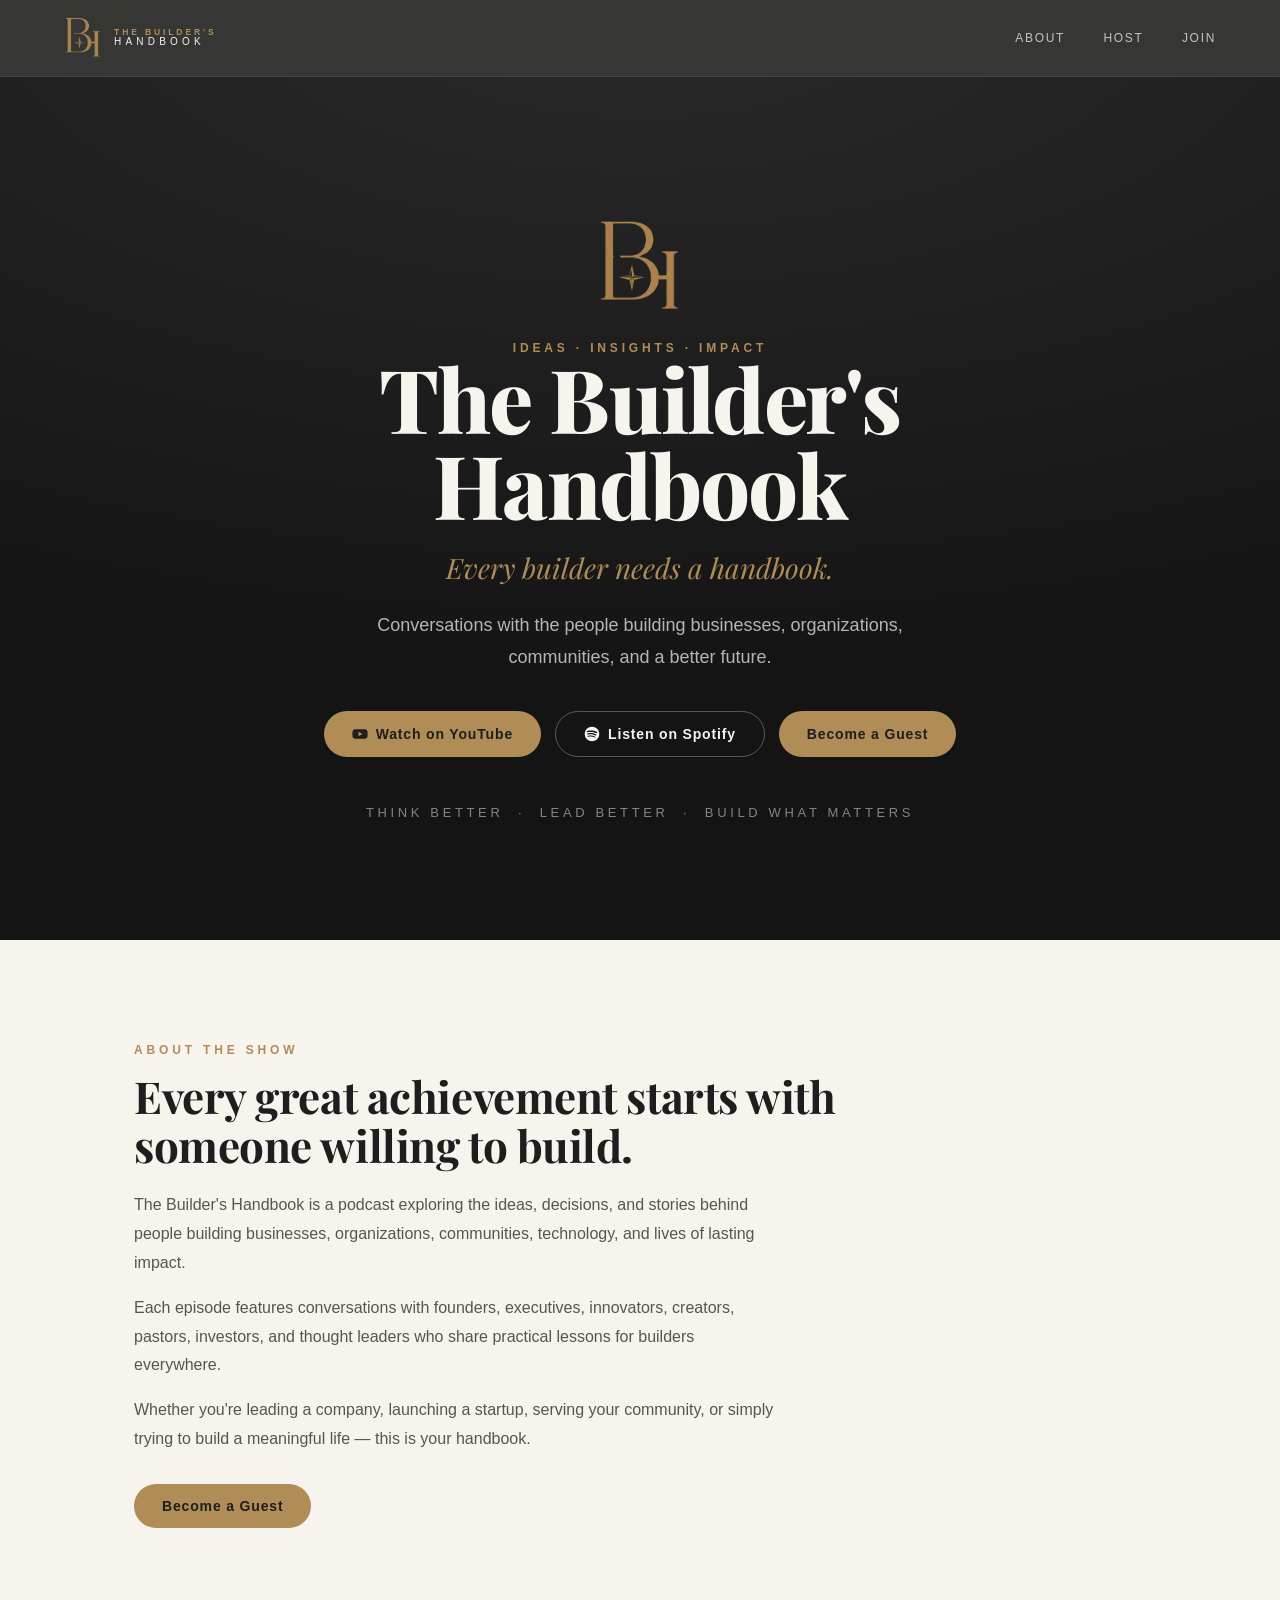
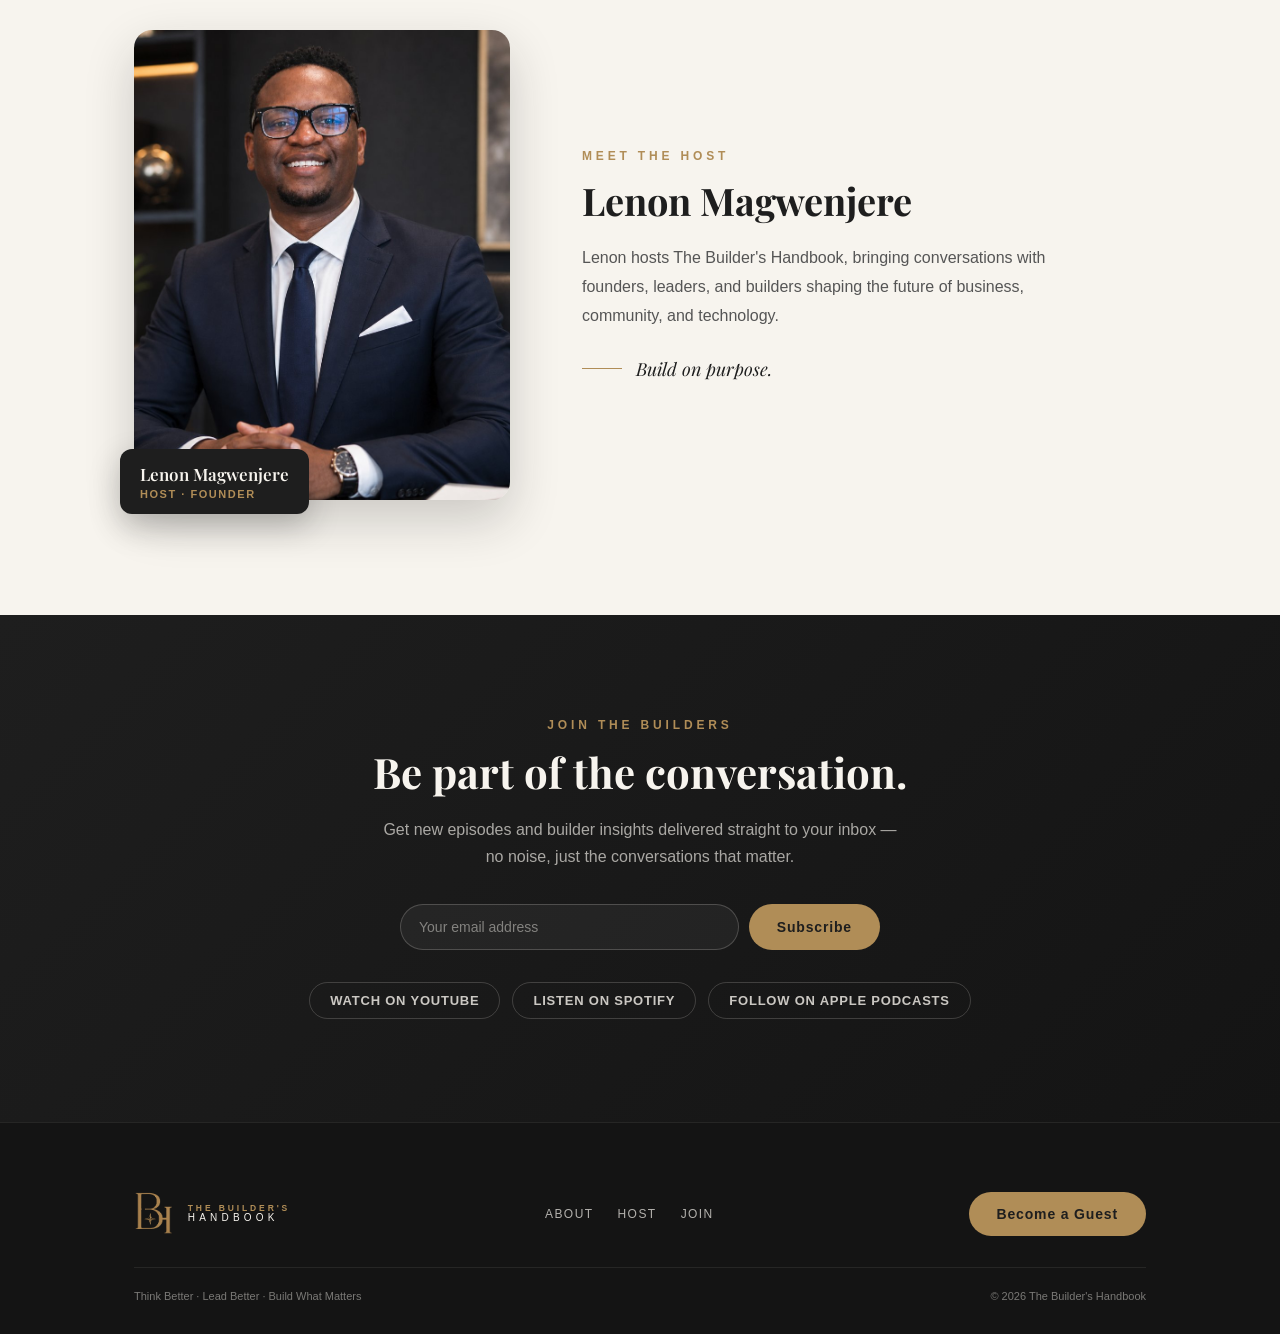
==== commit e9976686: "Add files via upload" ====
--- a/index.html
+++ b/index.html
@@ -51,6 +51,7 @@
         <svg width="16" height="16" viewBox="0 0 24 24" fill="currentColor"><path d="M12 1a11 11 0 1 0 0 22 11 11 0 0 0 0-22Zm5 15.9a.7.7 0 0 1-.95.23c-2.6-1.6-5.9-1.95-9.75-1.07a.69.69 0 1 1-.3-1.34c4.2-.96 7.85-.55 10.77 1.23.33.2.43.64.23.95Zm1.35-3a.86.86 0 0 1-1.18.28c-3-1.83-7.55-2.36-11.1-1.29a.86.86 0 1 1-.5-1.65c4.05-1.23 9.07-.64 12.5 1.47.4.25.53.78.28 1.18Zm.12-3.13C15 8.6 8.9 8.4 5.4 9.46a1.03 1.03 0 1 1-.6-1.97C8.82 6.27 15.55 6.5 19.5 8.85a1.03 1.03 0 1 1-1.06 1.77Z"/></svg>
         Listen on Spotify
       </a>
+      <a href="https://forms.gle/5BGC61LnA9ri6ueP9" class="btn btn-guest" target="_blank" rel="noopener">Become a Guest</a>
     </div>
     <div class="hero-strapline">Think Better &nbsp;&middot;&nbsp; Lead Better &nbsp;&middot;&nbsp; Build What Matters</div>
   </div>
@@ -66,6 +67,7 @@
       <p>Each episode features conversations with founders, executives, innovators, creators, pastors, investors, and thought leaders who share practical lessons for builders everywhere.</p>
       <p>Whether you're leading a company, launching a startup, serving your community, or simply trying to build a meaningful life &mdash; this is your handbook.</p>
     </div>
+    <a href="https://forms.gle/5BGC61LnA9ri6ueP9" class="btn btn-guest" style="margin-top: 30px;" target="_blank" rel="noopener">Become a Guest</a>
   </div>
 </section>
 
@@ -128,6 +130,7 @@
         <a href="#host">Host</a>
         <a href="#join">Join</a>
       </div>
+      <a href="https://forms.gle/5BGC61LnA9ri6ueP9" class="btn btn-guest" target="_blank" rel="noopener">Become a Guest</a>
     </div>
     <div class="footer-bottom">
       <span>Think Better &middot; Lead Better &middot; Build What Matters</span>
--- a/style.css
+++ b/style.css
@@ -53,6 +53,8 @@
 .btn-primary:hover { background: #C79B66; transform: translateY(-2px); box-shadow: 0 10px 26px rgba(176,141,87,0.35); }
 .btn-outline { background: transparent; color: #F7F4EE; border: 1px solid rgba(247,244,238,0.3); }
 .btn-outline:hover { border-color: #B08D57; color: #B08D57; }
+.btn-guest { background: #B08D57; color: #1E1E1E; }
+.btn-guest:hover { background: #C79B66; transform: translateY(-2px); box-shadow: 0 10px 26px rgba(176,141,87,0.35); }
 
 /* ---------- Header / Nav ---------- */
 .site-header {
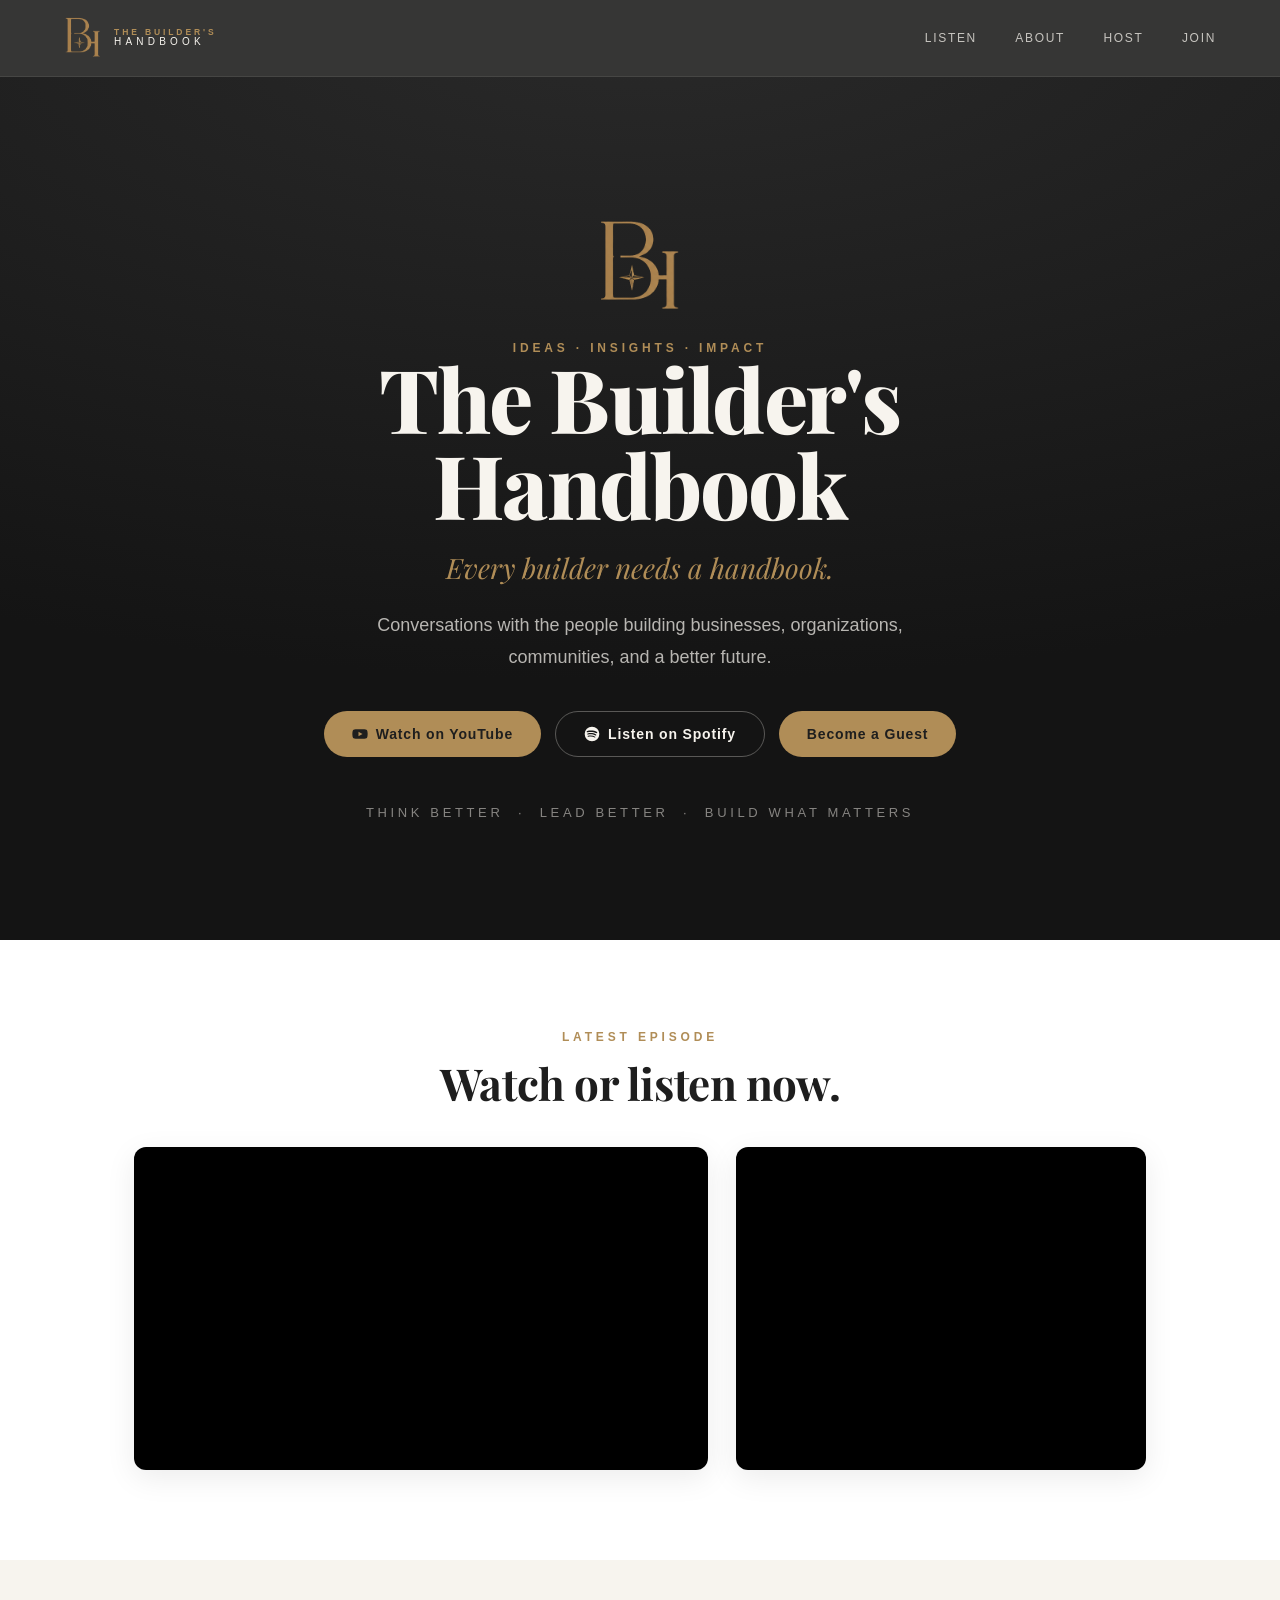
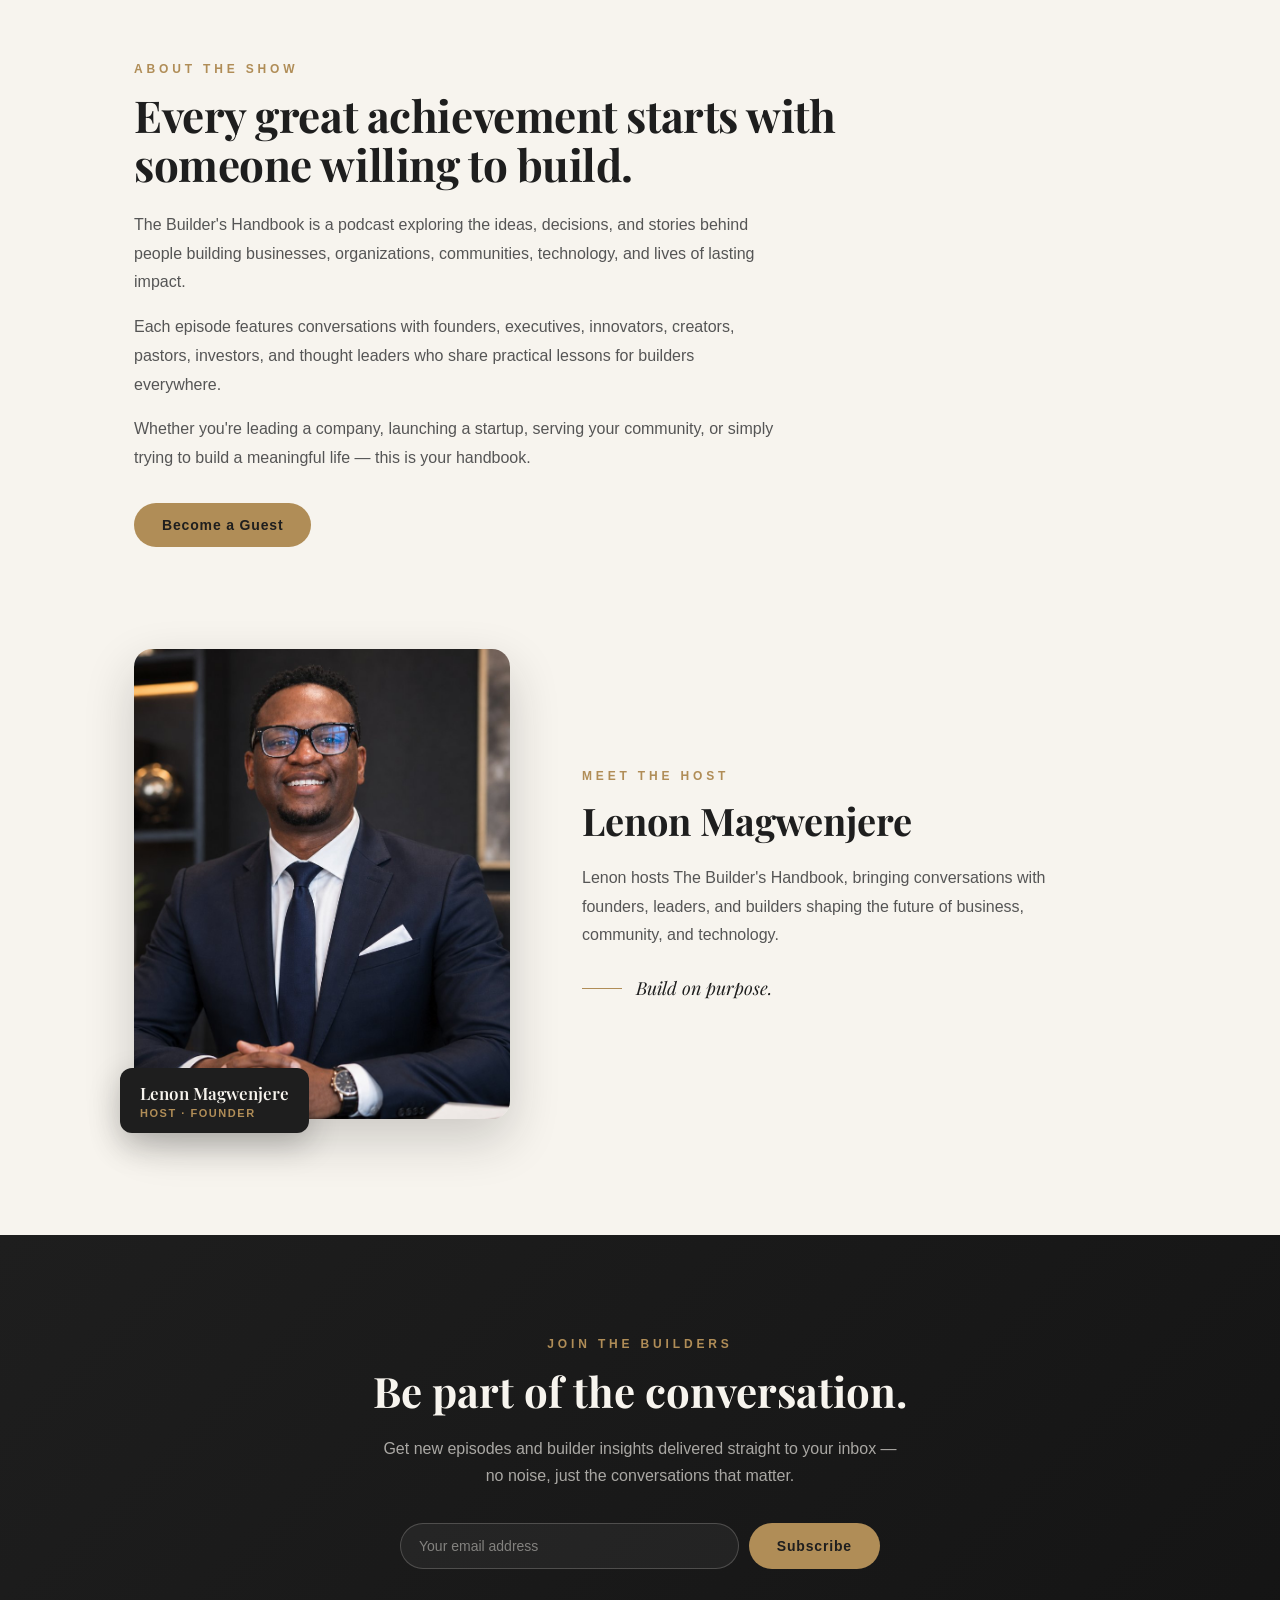
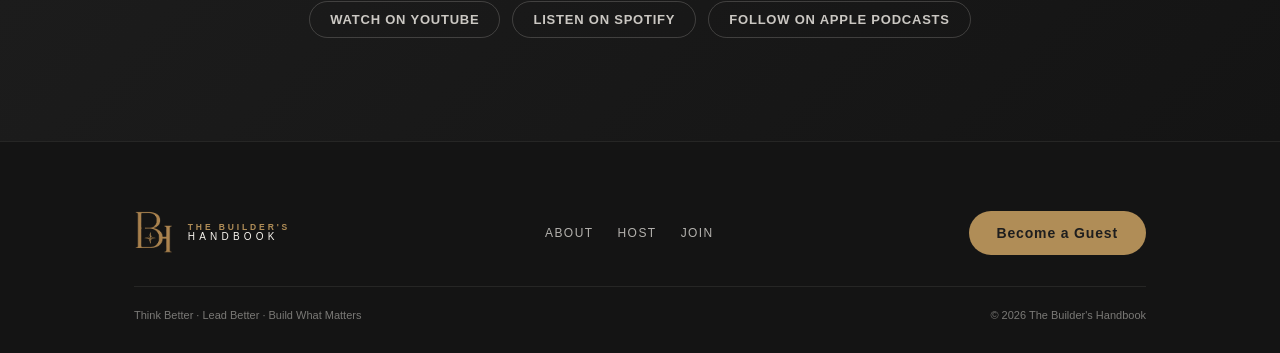
==== commit 017111bf: "Add files via upload" ====
--- a/index.html
+++ b/index.html
@@ -24,6 +24,7 @@
       </span>
     </a>
     <div class="nav-links">
+      <a href="#listen">Listen</a>
       <a href="#about">About</a>
       <a href="#host">Host</a>
       <a href="#join">Join</a>
@@ -43,17 +44,33 @@
     <p class="tagline">Every builder needs a handbook.</p>
     <p class="lede">Conversations with the people building businesses, organizations, communities, and a better future.</p>
     <div class="hero-actions">
-      <a href="#" class="btn btn-primary">
+      <a href="https://youtu.be/D-Jcqo0p0A0" class="btn btn-primary" target="_blank" rel="noopener">
         <svg width="16" height="16" viewBox="0 0 24 24" fill="currentColor"><path d="M23 7.5a3 3 0 0 0-2.1-2.1C19 5 12 5 12 5s-7 0-8.9.4A3 3 0 0 0 1 7.5 31 31 0 0 0 .5 12 31 31 0 0 0 1 16.5a3 3 0 0 0 2.1 2.1C5 19 12 19 12 19s7 0 8.9-.4a3 3 0 0 0 2.1-2.1A31 31 0 0 0 23.5 12 31 31 0 0 0 23 7.5ZM9.75 15.5v-7l6 3.5Z"/></svg>
         Watch on YouTube
       </a>
-      <a href="#" class="btn btn-outline">
+      <a href="https://open.spotify.com/episode/4UXMvG51HUgY06tWQOTNNm?si=NG1wKM5lQJmvdcbZLx7xrw" class="btn btn-outline" target="_blank" rel="noopener">
         <svg width="16" height="16" viewBox="0 0 24 24" fill="currentColor"><path d="M12 1a11 11 0 1 0 0 22 11 11 0 0 0 0-22Zm5 15.9a.7.7 0 0 1-.95.23c-2.6-1.6-5.9-1.95-9.75-1.07a.69.69 0 1 1-.3-1.34c4.2-.96 7.85-.55 10.77 1.23.33.2.43.64.23.95Zm1.35-3a.86.86 0 0 1-1.18.28c-3-1.83-7.55-2.36-11.1-1.29a.86.86 0 1 1-.5-1.65c4.05-1.23 9.07-.64 12.5 1.47.4.25.53.78.28 1.18Zm.12-3.13C15 8.6 8.9 8.4 5.4 9.46a1.03 1.03 0 1 1-.6-1.97C8.82 6.27 15.55 6.5 19.5 8.85a1.03 1.03 0 1 1-1.06 1.77Z"/></svg>
         Listen on Spotify
       </a>
       <a href="https://forms.gle/5BGC61LnA9ri6ueP9" class="btn btn-guest" target="_blank" rel="noopener">Become a Guest</a>
     </div>
     <div class="hero-strapline">Think Better &nbsp;&middot;&nbsp; Lead Better &nbsp;&middot;&nbsp; Build What Matters</div>
+  </div>
+</section>
+
+<!-- Latest Episode -->
+<section id="listen" class="listen">
+  <div class="container">
+    <div class="eyebrow">Latest Episode</div>
+    <h2>Watch or listen now.</h2>
+    <div class="embed-grid">
+      <div class="embed-wrap embed-video">
+        <iframe src="https://www.youtube.com/embed/D-Jcqo0p0A0" title="The Builder's Handbook on YouTube" frameborder="0" allow="accelerometer; autoplay; clipboard-write; encrypted-media; gyroscope; picture-in-picture; web-share" allowfullscreen loading="lazy"></iframe>
+      </div>
+      <div class="embed-wrap embed-audio">
+        <iframe src="https://open.spotify.com/embed/episode/4UXMvG51HUgY06tWQOTNNm?utm_source=generator" title="The Builder's Handbook on Spotify" frameborder="0" allow="autoplay; clipboard-write; encrypted-media; fullscreen; picture-in-picture" loading="lazy"></iframe>
+      </div>
+    </div>
   </div>
 </section>
 
@@ -107,9 +124,9 @@
     </form>
 
     <div class="join-links">
-      <a href="#">Watch on YouTube</a>
-      <a href="#">Listen on Spotify</a>
-      <a href="#">Follow on Apple Podcasts</a>
+      <a href="https://youtu.be/D-Jcqo0p0A0" target="_blank" rel="noopener">Watch on YouTube</a>
+      <a href="https://open.spotify.com/episode/4UXMvG51HUgY06tWQOTNNm?si=NG1wKM5lQJmvdcbZLx7xrw" target="_blank" rel="noopener">Listen on Spotify</a>
+      <a href="#" target="_blank" rel="noopener">Follow on Apple Podcasts</a>
     </div>
   </div>
 </section>
--- a/style.css
+++ b/style.css
@@ -151,6 +151,55 @@
 }
 
 /* ---------- About the Show ---------- */
+.listen {
+  background: #ffffff;
+  padding: clamp(56px, 7vw, 96px) 0;
+  text-align: center;
+}
+.listen h2 {
+  font-family: 'Playfair Display', serif;
+  font-weight: 700;
+  font-size: clamp(28px, 4vw, 44px);
+  line-height: 1.12;
+  letter-spacing: -0.01em;
+  margin-top: 14px;
+}
+.embed-grid {
+  display: grid;
+  grid-template-columns: 1.4fr 1fr;
+  gap: 28px;
+  margin-top: 40px;
+  text-align: left;
+}
+.embed-wrap {
+  border-radius: 12px;
+  overflow: hidden;
+  box-shadow: 0 8px 30px rgba(0,0,0,0.08);
+  background: #000;
+}
+.embed-video {
+  position: relative;
+  aspect-ratio: 16 / 9;
+}
+.embed-video iframe {
+  position: absolute;
+  inset: 0;
+  width: 100%;
+  height: 100%;
+  border: 0;
+}
+.embed-audio iframe {
+  width: 100%;
+  height: 232px;
+  border: 0;
+  display: block;
+}
+@media (max-width: 780px) {
+  .embed-grid {
+    grid-template-columns: 1fr;
+  }
+}
+
 .about {
   background: #F7F4EE;
   padding: clamp(64px, 8vw, 110px) 0;
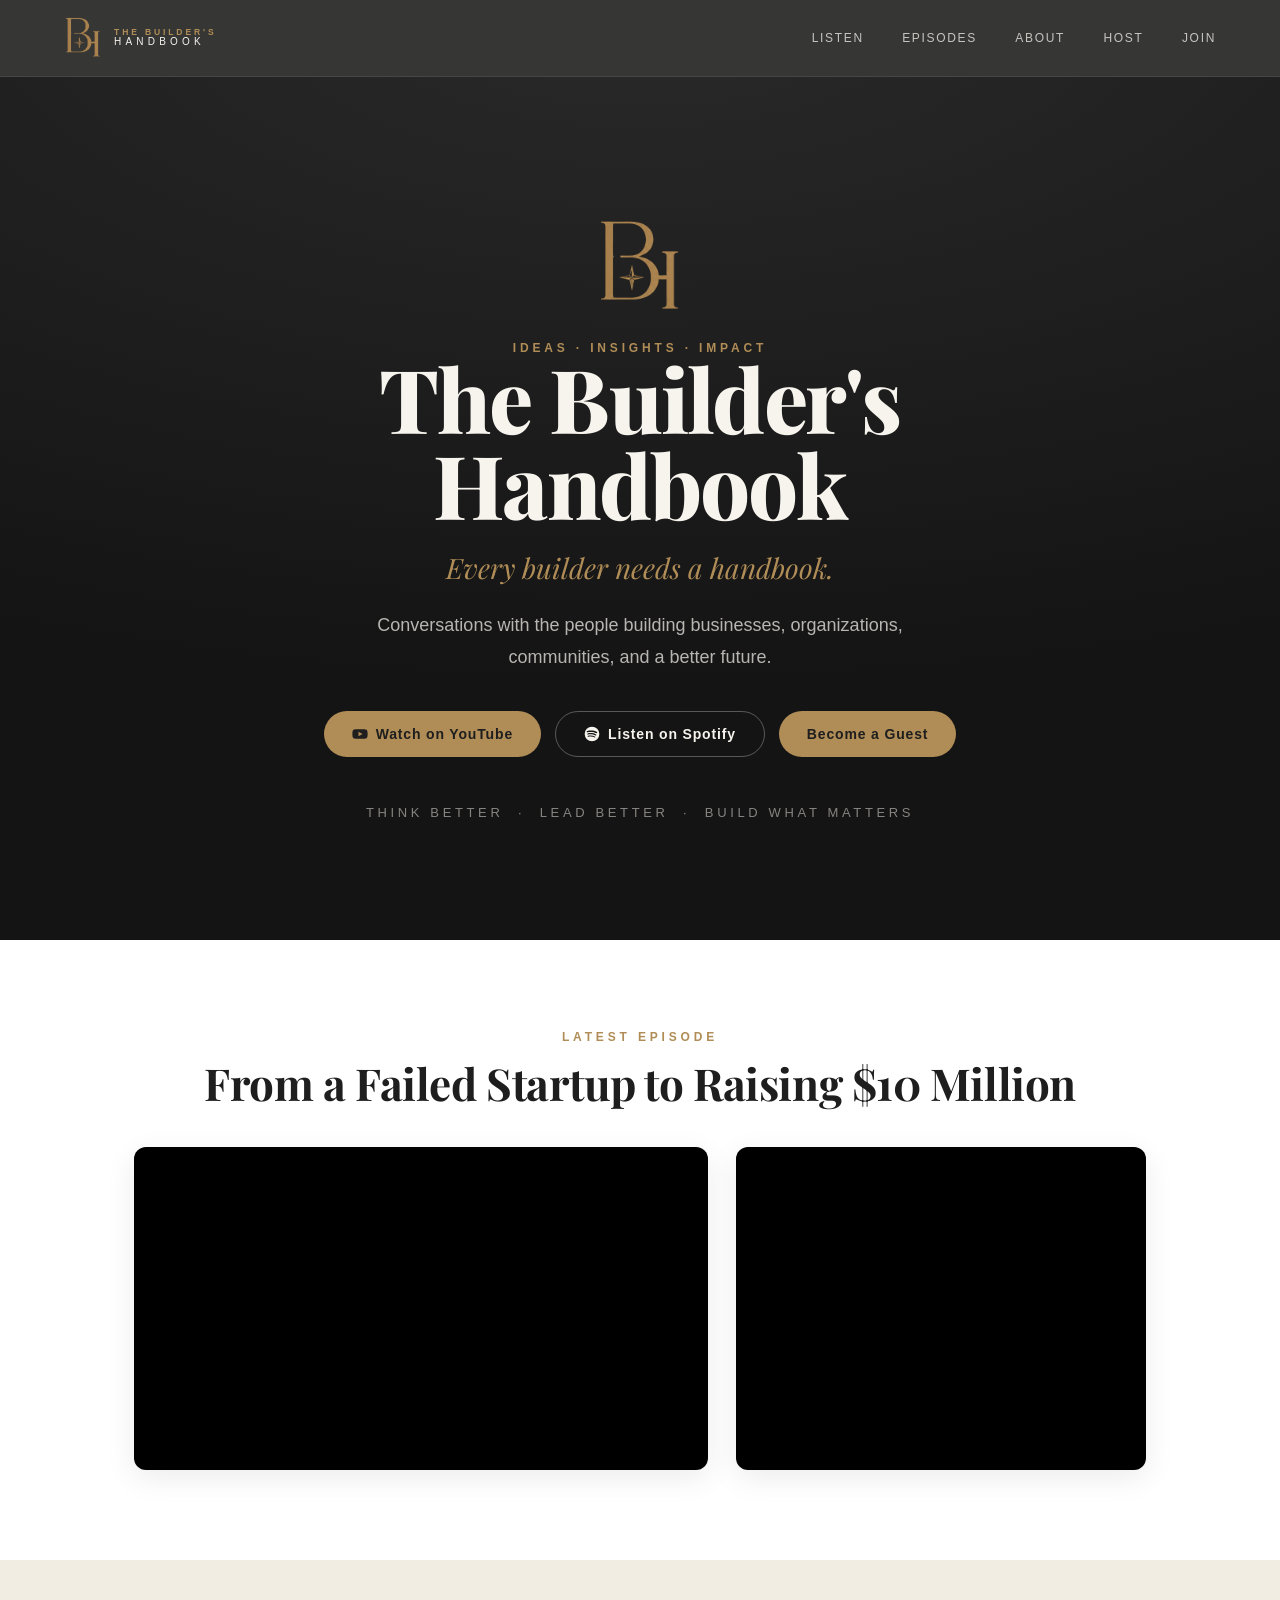
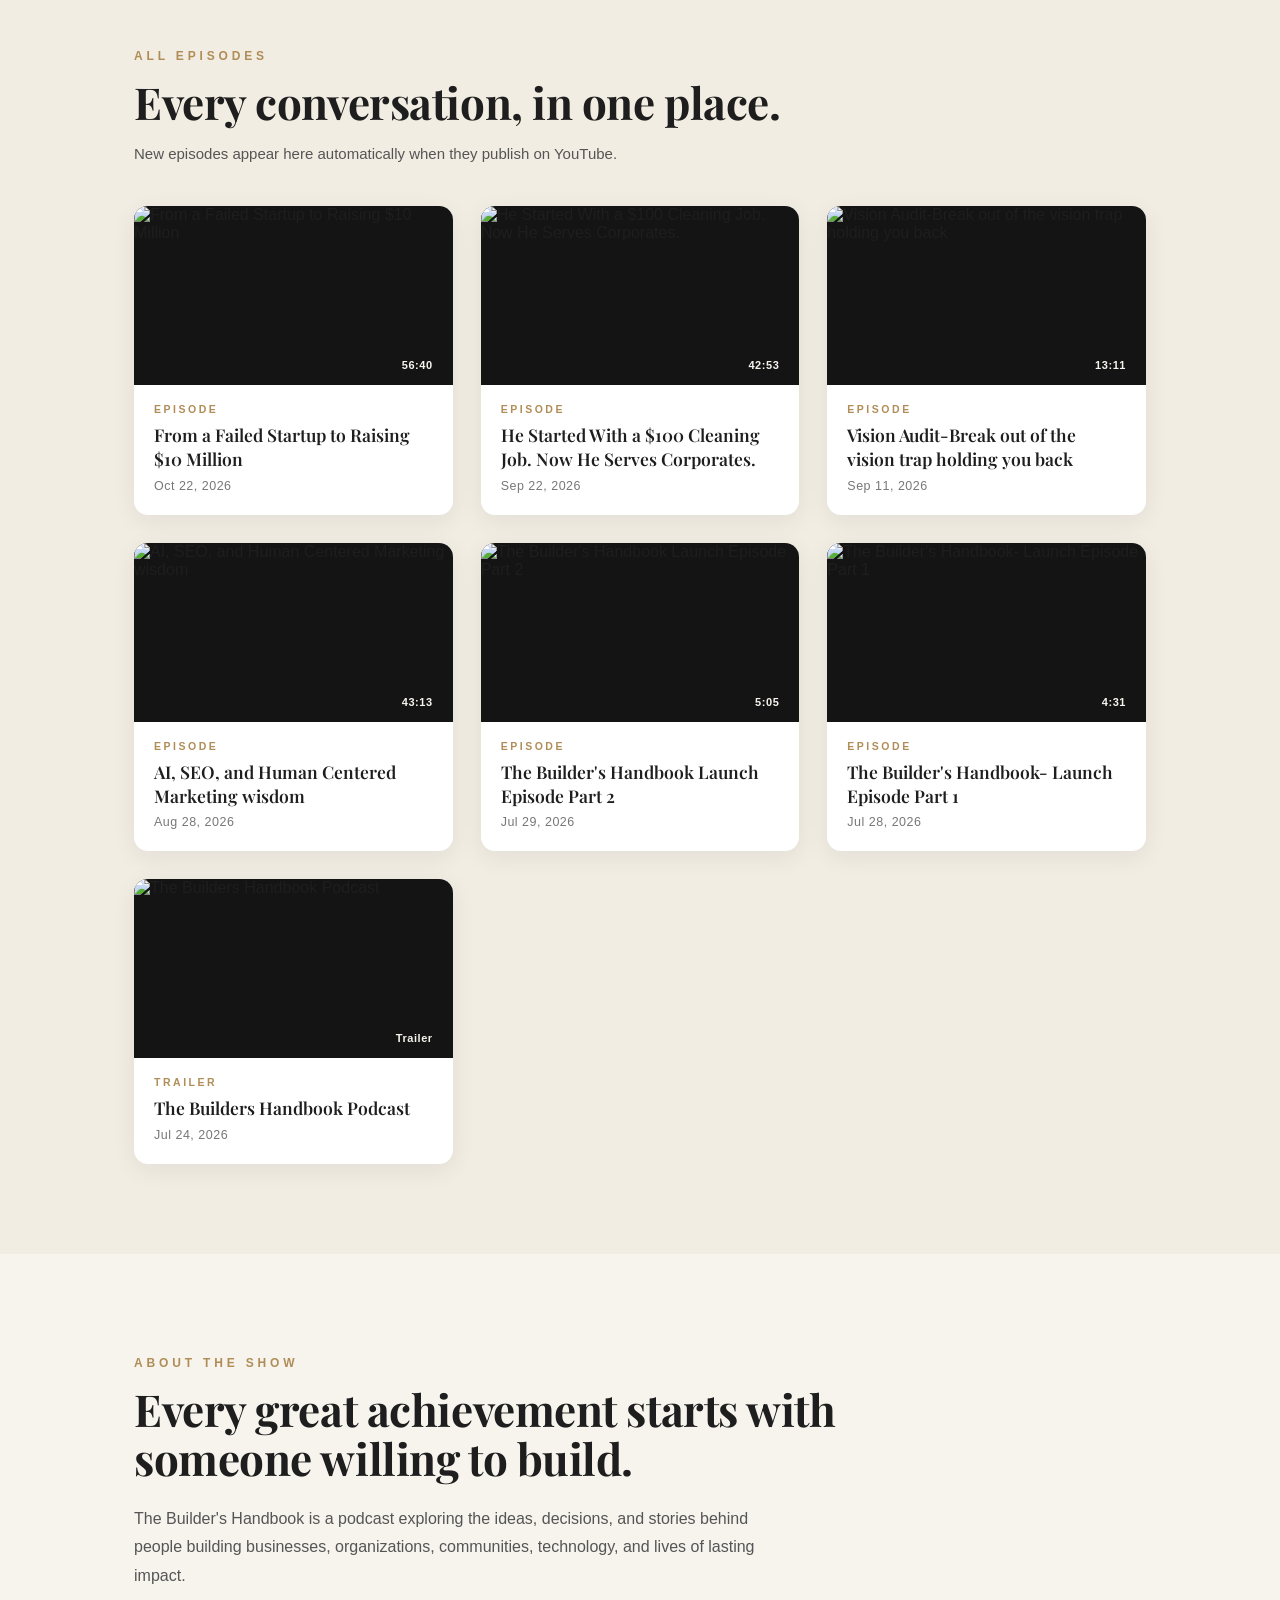
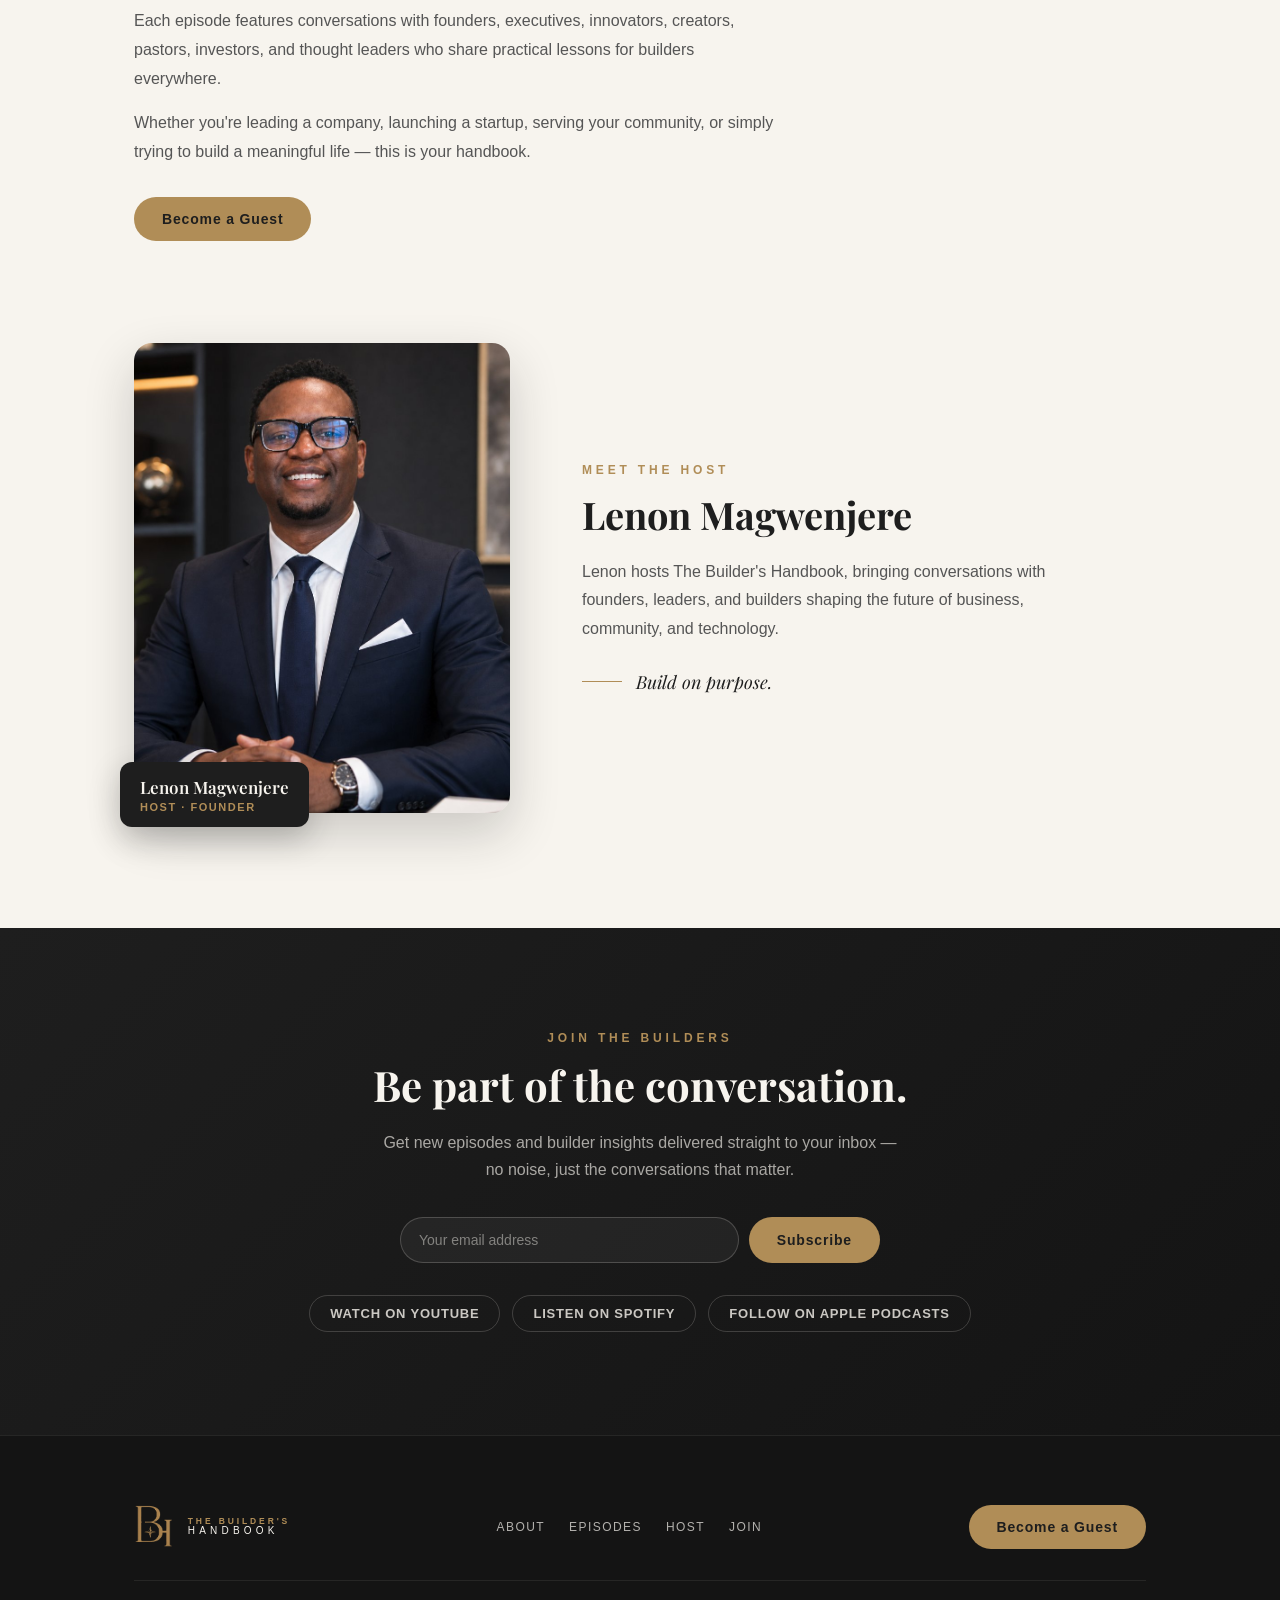
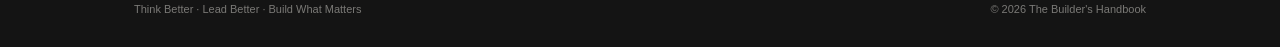
==== commit af6dd8a1: "Add full podcast catalogue with daily YouTube sync; remove AI audits episode" ====
--- a/index.html
+++ b/index.html
@@ -25,6 +25,7 @@
     </a>
     <div class="nav-links">
       <a href="#listen">Listen</a>
+      <a href="#episodes">Episodes</a>
       <a href="#about">About</a>
       <a href="#host">Host</a>
       <a href="#join">Join</a>
@@ -44,11 +45,11 @@
     <p class="tagline">Every builder needs a handbook.</p>
     <p class="lede">Conversations with the people building businesses, organizations, communities, and a better future.</p>
     <div class="hero-actions">
-      <a href="https://youtu.be/D-Jcqo0p0A0" class="btn btn-primary" target="_blank" rel="noopener">
+      <a href="https://www.youtube.com/@TheBuildersHandbookchannel" class="btn btn-primary" target="_blank" rel="noopener">
         <svg width="16" height="16" viewBox="0 0 24 24" fill="currentColor"><path d="M23 7.5a3 3 0 0 0-2.1-2.1C19 5 12 5 12 5s-7 0-8.9.4A3 3 0 0 0 1 7.5 31 31 0 0 0 .5 12 31 31 0 0 0 1 16.5a3 3 0 0 0 2.1 2.1C5 19 12 19 12 19s7 0 8.9-.4a3 3 0 0 0 2.1-2.1A31 31 0 0 0 23.5 12 31 31 0 0 0 23 7.5ZM9.75 15.5v-7l6 3.5Z"/></svg>
         Watch on YouTube
       </a>
-      <a href="https://open.spotify.com/episode/4UXMvG51HUgY06tWQOTNNm?si=NG1wKM5lQJmvdcbZLx7xrw" class="btn btn-outline" target="_blank" rel="noopener">
+      <a href="https://open.spotify.com/show/033Xy0HT1crlfzajFnVgVH" class="btn btn-outline" target="_blank" rel="noopener">
         <svg width="16" height="16" viewBox="0 0 24 24" fill="currentColor"><path d="M12 1a11 11 0 1 0 0 22 11 11 0 0 0 0-22Zm5 15.9a.7.7 0 0 1-.95.23c-2.6-1.6-5.9-1.95-9.75-1.07a.69.69 0 1 1-.3-1.34c4.2-.96 7.85-.55 10.77 1.23.33.2.43.64.23.95Zm1.35-3a.86.86 0 0 1-1.18.28c-3-1.83-7.55-2.36-11.1-1.29a.86.86 0 1 1-.5-1.65c4.05-1.23 9.07-.64 12.5 1.47.4.25.53.78.28 1.18Zm.12-3.13C15 8.6 8.9 8.4 5.4 9.46a1.03 1.03 0 1 1-.6-1.97C8.82 6.27 15.55 6.5 19.5 8.85a1.03 1.03 0 1 1-1.06 1.77Z"/></svg>
         Listen on Spotify
       </a>
@@ -62,15 +63,26 @@
 <section id="listen" class="listen">
   <div class="container">
     <div class="eyebrow">Latest Episode</div>
-    <h2>Watch or listen now.</h2>
+    <h2 id="featured-caption">From a Failed Startup to Raising $10 Million</h2>
     <div class="embed-grid">
       <div class="embed-wrap embed-video">
-        <iframe src="https://www.youtube.com/embed/D-Jcqo0p0A0" title="The Builder's Handbook on YouTube" frameborder="0" allow="accelerometer; autoplay; clipboard-write; encrypted-media; gyroscope; picture-in-picture; web-share" allowfullscreen loading="lazy"></iframe>
+        <iframe id="featured-video" src="https://www.youtube.com/embed/XhplfQYTptI" title="From a Failed Startup to Raising $10 Million" frameborder="0" allow="accelerometer; autoplay; clipboard-write; encrypted-media; gyroscope; picture-in-picture; web-share" allowfullscreen loading="lazy"></iframe>
       </div>
       <div class="embed-wrap embed-audio">
-        <iframe src="https://open.spotify.com/embed/episode/4UXMvG51HUgY06tWQOTNNm?utm_source=generator" title="The Builder's Handbook on Spotify" frameborder="0" allow="autoplay; clipboard-write; encrypted-media; fullscreen; picture-in-picture" loading="lazy"></iframe>
+        <iframe src="https://open.spotify.com/embed/show/033Xy0HT1crlfzajFnVgVH?utm_source=generator" title="The Builder's Handbook on Spotify" frameborder="0" allow="autoplay; clipboard-write; encrypted-media; fullscreen; picture-in-picture" loading="lazy"></iframe>
       </div>
     </div>
+  </div>
+</section>
+
+<!-- All Episodes -->
+<section id="episodes" class="episodes">
+  <div class="container">
+    <div class="eyebrow">All Episodes</div>
+    <h2>Every conversation, in one place.</h2>
+    <p class="episodes-sub">New episodes appear here automatically when they publish on YouTube.</p>
+    <div id="episode-grid" class="episode-grid"></div>
+    <noscript><p class="episodes-sub">Watch every episode on <a href="https://www.youtube.com/@TheBuildersHandbookchannel">YouTube</a> or <a href="https://open.spotify.com/show/033Xy0HT1crlfzajFnVgVH">Spotify</a>.</p></noscript>
   </div>
 </section>
 
@@ -124,8 +136,8 @@
     </form>
 
     <div class="join-links">
-      <a href="https://youtu.be/D-Jcqo0p0A0" target="_blank" rel="noopener">Watch on YouTube</a>
-      <a href="https://open.spotify.com/episode/4UXMvG51HUgY06tWQOTNNm?si=NG1wKM5lQJmvdcbZLx7xrw" target="_blank" rel="noopener">Listen on Spotify</a>
+      <a href="https://www.youtube.com/@TheBuildersHandbookchannel" target="_blank" rel="noopener">Watch on YouTube</a>
+      <a href="https://open.spotify.com/show/033Xy0HT1crlfzajFnVgVH" target="_blank" rel="noopener">Listen on Spotify</a>
       <a href="#" target="_blank" rel="noopener">Follow on Apple Podcasts</a>
     </div>
   </div>
@@ -144,6 +156,7 @@
       </div>
       <div class="footer-links">
         <a href="#about">About</a>
+        <a href="#episodes">Episodes</a>
         <a href="#host">Host</a>
         <a href="#join">Join</a>
       </div>
@@ -156,6 +169,7 @@
   </div>
 </footer>
 
+<script src="./episodes.js"></script>
 <script src="./script.js"></script>
 </body>
 </html>
--- a/style.css
+++ b/style.css
@@ -390,3 +390,97 @@
   }
   .nav-toggle { display: block; }
 }
+
+
+/* ---------- All Episodes ---------- */
+.episodes {
+  background: #F2EDE3;
+  padding: clamp(56px, 7vw, 96px) 0;
+}
+.episodes h2 {
+  font-family: 'Playfair Display', serif;
+  font-weight: 700;
+  font-size: clamp(28px, 4vw, 44px);
+  line-height: 1.12;
+  letter-spacing: -0.01em;
+  margin-top: 14px;
+}
+.episodes-sub {
+  margin-top: 14px;
+  font-size: 15px;
+  line-height: 1.7;
+  color: #555555;
+  max-width: 560px;
+}
+.episode-grid {
+  display: grid;
+  grid-template-columns: repeat(3, minmax(0, 1fr));
+  gap: 28px;
+  margin-top: 40px;
+}
+.episode-card {
+  display: flex;
+  flex-direction: column;
+  background: #ffffff;
+  border-radius: 14px;
+  overflow: hidden;
+  box-shadow: 0 6px 24px rgba(30,30,30,0.07);
+  transition: transform 200ms ease, box-shadow 200ms ease;
+  color: #1E1E1E;
+}
+.episode-card:hover {
+  transform: translateY(-4px);
+  box-shadow: 0 14px 36px rgba(30,30,30,0.14);
+}
+.episode-thumb {
+  position: relative;
+  aspect-ratio: 16 / 9;
+  background: #141414;
+}
+.episode-thumb img {
+  width: 100%;
+  height: 100%;
+  object-fit: cover;
+}
+.episode-badge {
+  position: absolute;
+  right: 10px;
+  bottom: 10px;
+  background: rgba(20,20,20,0.85);
+  color: #F7F4EE;
+  font-size: 11px;
+  font-weight: 600;
+  letter-spacing: 0.05em;
+  padding: 4px 10px;
+  border-radius: 999px;
+}
+.episode-meta {
+  display: flex;
+  flex-direction: column;
+  gap: 8px;
+  padding: 18px 20px 22px;
+}
+.episode-kind {
+  font-size: 10.5px;
+  letter-spacing: 0.24em;
+  text-transform: uppercase;
+  color: #B08D57;
+  font-weight: 600;
+}
+.episode-title {
+  font-family: 'Playfair Display', serif;
+  font-weight: 600;
+  font-size: 17.5px;
+  line-height: 1.35;
+}
+.episode-date {
+  font-size: 12.5px;
+  color: #777777;
+  letter-spacing: 0.04em;
+}
+@media (max-width: 980px) {
+  .episode-grid { grid-template-columns: repeat(2, minmax(0, 1fr)); }
+}
+@media (max-width: 620px) {
+  .episode-grid { grid-template-columns: 1fr; }
+}
